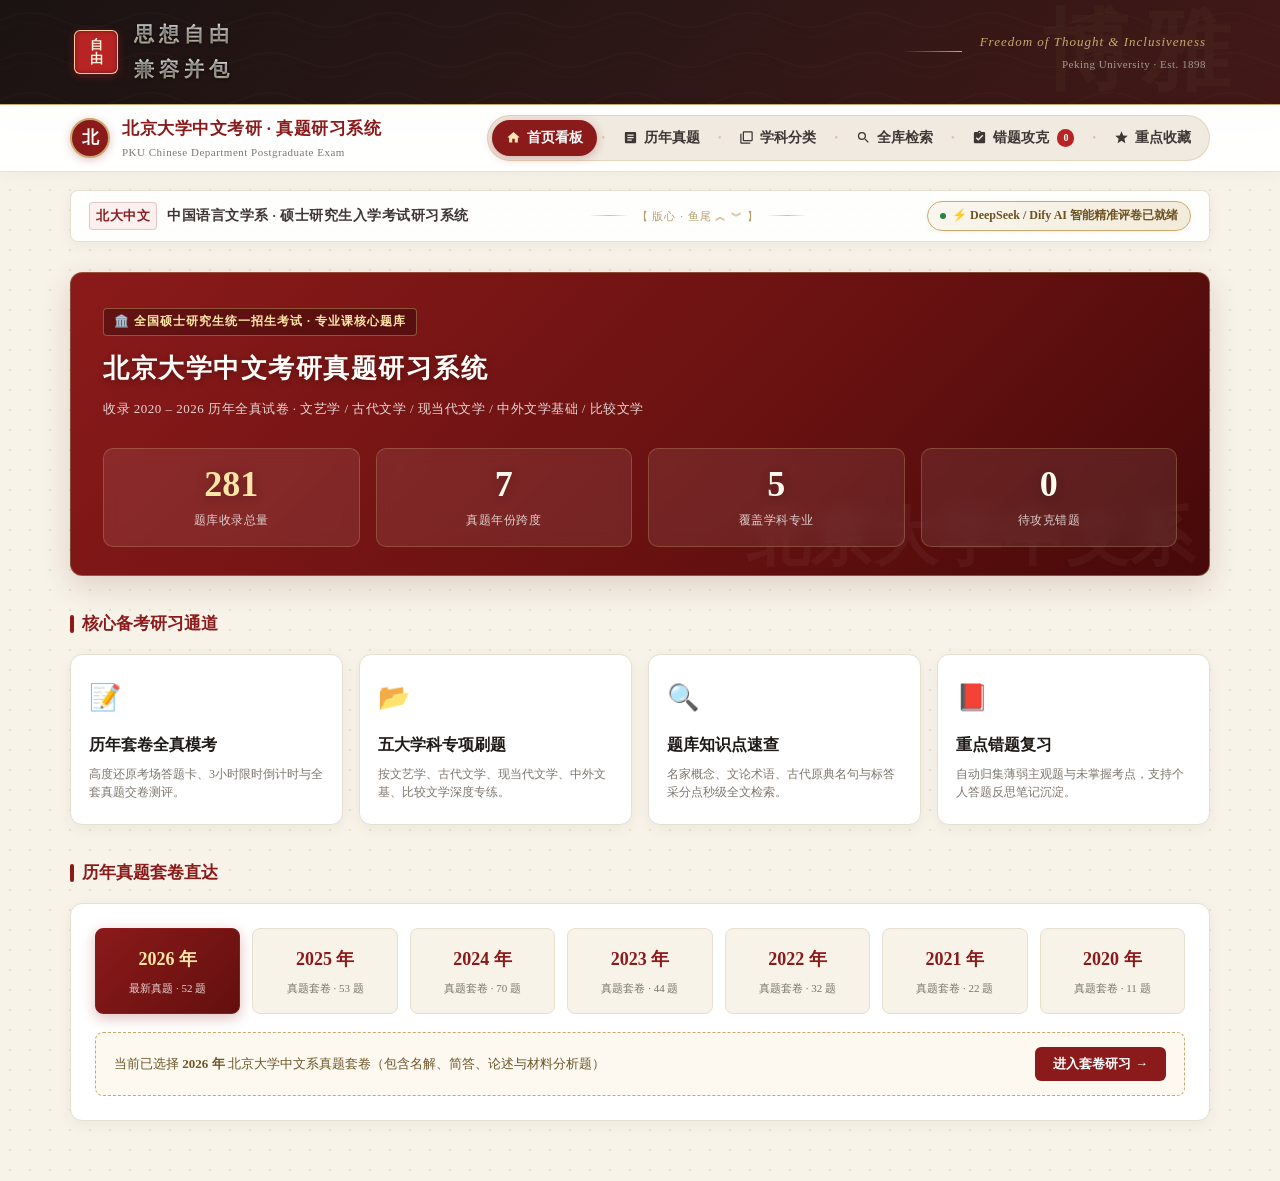
==== preview.html @ b5a23d63 "更新了真题数据" ====
<!doctype html>
<html lang="zh-CN">
  <head>
    <meta charset="UTF-8" />
    <meta name="viewport" content="width=device-width, initial-scale=1.0" />
    <title>北京大学中文考研真题研习系统 · PKU Literature Exam</title>
    <style>
      /* ============================================================
     *  0. 东方美学色彩与排版系统 (Peking Red & Rice Paper Aesthetic)
     * ============================================================ */
      :root {
        --pku-red: #8b1a1a; /* 标志性北大红 */
        --pku-red-dark: #630f0f; /* 赭红印泥色 */
        --pku-red-light: #faf0f0; /* 绯水轻云 */
        --pku-gold: #c9a96e; /* 描金勾边 */
        --pku-gold-dark: #9f7e41; /* 古铜暗金 */
        --pku-gold-light: #fdf9f0; /* 金粉流光 */
        --bg-paper: #f7f3e9; /* 暖宣米白底色 */
        --card-bg: #ffffff; /* 宣纸纯白 */
        --ink-black: #1e1a18; /* 浓墨焦黑 */
        --ink-charcoal: #3d3633; /* 宿墨灰黑 */
        --ink-muted: #7e766f; /* 淡墨次阶 */
        --border-line: #e7dfcf; /* 竹帘淡纹 */
        --seal-red: #b82424; /* 朱砂红印 */
        --shadow-soft: 0 4px 16px rgba(60, 20, 20, 0.05);
        --shadow-hover: 0 12px 32px rgba(139, 26, 26, 0.12);
        --radius: 12px;
      }

      * {
        box-sizing: border-box;
        margin: 0;
        padding: 0;
      }

      body {
        font-family:
          -apple-system, BlinkMacSystemFont, "PingFang SC", "Noto Serif SC",
          "STKaiti", "KaiTi", "Songti SC", "SimSun", serif;
        background-color: var(--bg-paper);
        color: var(--ink-black);
        line-height: 1.65;
        background-image:
          radial-gradient(var(--border-line) 0.75px, transparent 0.75px),
          linear-gradient(
            to bottom,
            rgba(247, 243, 233, 0.8),
            rgba(247, 243, 233, 0.98)
          );
        background-size:
          20px 20px,
          100% 100%;
        min-height: 100vh;
        -webkit-font-smoothing: antialiased;
      }

      /* ============================================================
     *  【重点改造 1】：顶部校训画卷（左文右饰 · 水墨意境）
     * ============================================================ */
      .motto-scroll-header {
        background: linear-gradient(
          135deg,
          #1a1312 0%,
          #2a1716 45%,
          #421817 100%
        );
        color: #fffdf9;
        position: relative;
        overflow: hidden;
        border-bottom: 1.5px solid var(--pku-gold);
        box-shadow: 0 4px 20px rgba(0, 0, 0, 0.25);
      }

      /* 未名湖抽象波纹与古籍经纬底纹 (SVG) */
      .motto-scroll-header::before {
        content: "";
        position: absolute;
        inset: 0;
        background-image: url("data:image/svg+xml,%3Csvg width='120' height='40' viewBox='0 0 120 40' xmlns='http://www.w3.org/2000/svg'%3E%3Cpath d='M0 20 Q 30 5, 60 20 T 120 20' fill='none' stroke='%23C9A96E' stroke-width='0.4' stroke-opacity='0.12'/%3E%3Cpath d='M0 30 Q 30 15, 60 30 T 120 30' fill='none' stroke='%23C9A96E' stroke-width='0.3' stroke-opacity='0.08'/%3E%3C/svg%3E");
        opacity: 0.8;
        pointer-events: none;
      }

      .motto-scroll-header::after {
        content: "博雅";
        position: absolute;
        right: 3%;
        top: 50%;
        transform: translateY(-50%);
        font-size: 88px;
        font-weight: 900;
        font-family: "STKaiti", "KaiTi", serif;
        color: rgba(201, 169, 110, 0.04);
        pointer-events: none;
        letter-spacing: 12px;
      }

      .motto-inner-wrap {
        max-width: 1180px;
        margin: 0 auto;
        padding: 18px 24px;
        display: flex;
        justify-content: space-between;
        align-items: center;
        position: relative;
        z-index: 2;
      }

      /* 左侧：对联式大号书法校训 + 朱印 */
      .motto-calligraphy-left {
        display: flex;
        align-items: center;
        gap: 16px;
      }

      .seal-stamp {
        width: 44px;
        height: 44px;
        background: var(--seal-red);
        border: 1.5px solid rgba(255, 235, 190, 0.85);
        border-radius: 6px;
        display: flex;
        flex-direction: column;
        align-items: center;
        justify-content: center;
        color: #fff6e0;
        font-size: 13px;
        font-weight: 900;
        line-height: 1.1;
        font-family: "STKaiti", "KaiTi", serif;
        box-shadow:
          inset 0 0 4px rgba(0, 0, 0, 0.4),
          0 2px 8px rgba(184, 36, 36, 0.4);
        flex-shrink: 0;
      }

      .motto-couplet-text {
        display: flex;
        flex-direction: column;
        gap: 2px;
      }

      .motto-couplet-text .line {
        font-family: "STKaiti", "KaiTi", "Noto Serif SC", serif;
        font-size: 20px;
        font-weight: 800;
        letter-spacing: 5px;
        color: #fffdf8;
        text-shadow: 0 1px 3px rgba(0, 0, 0, 0.6);
        background: linear-gradient(180deg, #ffffff 30%, #e8d3b0 100%);
        -webkit-background-clip: text;
        -webkit-text-fill-color: transparent;
      }

      /* 右侧：金箔分隔线与衬线英文 */
      .motto-western-right {
        display: flex;
        align-items: center;
        gap: 18px;
      }

      .motto-gold-line {
        width: 60px;
        height: 1px;
        background: linear-gradient(
          90deg,
          rgba(201, 169, 110, 0),
          var(--pku-gold)
        );
      }

      .motto-en-block {
        text-align: right;
      }

      .motto-en-title {
        font-family: "Georgia", "Cinzel", serif;
        font-style: italic;
        font-size: 13px;
        color: var(--pku-gold);
        letter-spacing: 1px;
        font-weight: 500;
      }

      .motto-en-sub {
        font-size: 11px;
        color: #a39b92;
        font-family: "Georgia", serif;
        margin-top: 2px;
        letter-spacing: 0.5px;
      }

      /* ============================================================
     *  【重点改造 2】：导航菜单（胶囊药丸式 · 灵动滑条）
     * ============================================================ */
      .main-navbar-container {
        position: sticky;
        top: 0;
        z-index: 100;
        background: rgba(255, 255, 255, 0.94);
        backdrop-filter: blur(12px);
        -webkit-backdrop-filter: blur(12px);
        border-bottom: 1px solid var(--border-line);
        box-shadow: 0 4px 16px rgba(80, 40, 20, 0.04);
      }

      .navbar-inner {
        max-width: 1180px;
        margin: 0 auto;
        padding: 0 20px;
        height: 66px;
        display: flex;
        align-items: center;
        justify-content: space-between;
        gap: 16px;
      }

      .brand-logo-unit {
        display: flex;
        align-items: center;
        gap: 12px;
        text-decoration: none;
        cursor: pointer;
      }

      .brand-circle-seal {
        width: 40px;
        height: 40px;
        border-radius: 50%;
        background: var(--pku-red);
        border: 2px solid var(--pku-gold);
        color: #fffdf8;
        display: flex;
        align-items: center;
        justify-content: center;
        font-family: "STKaiti", "KaiTi", serif;
        font-size: 17px;
        font-weight: 900;
        box-shadow: 0 2px 8px rgba(139, 26, 26, 0.25);
        flex-shrink: 0;
      }

      .brand-titles {
        display: flex;
        flex-direction: column;
      }

      .brand-main-text {
        font-size: 17px;
        font-weight: 800;
        color: var(--pku-red);
        font-family: "Noto Serif SC", "STSong", serif;
        letter-spacing: 0.5px;
      }

      .brand-sub-text {
        font-size: 11px;
        color: var(--ink-muted);
        letter-spacing: 0.5px;
      }

      /* 胶囊导航栏核心 */
      .capsule-nav-menu {
        display: flex;
        align-items: center;
        background: #f0eae1;
        padding: 4px;
        border-radius: 30px;
        border: 1px solid rgba(201, 169, 110, 0.35);
        gap: 2px;
      }

      .nav-pill {
        display: inline-flex;
        align-items: center;
        gap: 6px;
        padding: 7px 14px;
        border-radius: 20px;
        font-size: 13.5px;
        font-weight: 600;
        color: var(--ink-charcoal);
        text-decoration: none;
        transition: all 0.25s cubic-bezier(0.25, 0.8, 0.25, 1);
        cursor: pointer;
        position: relative;
        user-select: none;
        white-space: nowrap;
      }

      .nav-pill svg {
        width: 15px;
        height: 15px;
        fill: currentColor;
        transition: transform 0.25s ease;
      }

      .nav-pill:hover {
        color: var(--pku-red);
        background: rgba(255, 255, 255, 0.6);
      }

      .nav-pill:hover svg {
        transform: scale(1.15);
      }

      .nav-pill.active {
        background: var(--pku-red);
        color: #ffffff;
        box-shadow: 0 2px 10px rgba(139, 26, 26, 0.3);
      }

      .nav-pill.active svg {
        fill: #ffe8b2;
      }

      /* 分隔点 */
      .nav-dot-divider {
        color: var(--pku-gold);
        font-size: 10px;
        opacity: 0.6;
        padding: 0 2px;
        user-select: none;
      }

      .nav-badge-bubble {
        background: var(--seal-red);
        color: #ffffff;
        font-size: 10px;
        padding: 1px 6px;
        border-radius: 10px;
        margin-left: 2px;
        font-family: "Georgia", serif;
      }

      /* 移动端汉堡按钮 */
      .nav-mobile-toggle {
        display: none;
        background: none;
        border: none;
        font-size: 24px;
        color: var(--pku-red);
        cursor: pointer;
        padding: 4px;
      }

      /* ============================================================
     *  【重点改造 3】：院系信息与 AI 平台软隔断（双翼对称 · 鱼尾印花）
     * ============================================================ */
      .sub-ribbon-bar {
        max-width: 1180px;
        margin: 18px auto 0;
        padding: 0 20px;
      }

      .sub-ribbon-card {
        background: rgba(255, 255, 255, 0.85);
        border: 1px solid var(--border-line);
        border-radius: 8px;
        padding: 10px 18px;
        display: flex;
        align-items: center;
        justify-content: space-between;
        backdrop-filter: blur(4px);
        box-shadow: var(--shadow-soft);
        position: relative;
      }

      .sub-left-dept {
        display: flex;
        align-items: center;
        gap: 10px;
      }

      .dept-emblem-mini {
        font-size: 13px;
        color: var(--pku-red);
        font-weight: 800;
        background: var(--pku-red-light);
        border: 1px solid rgba(139, 26, 26, 0.2);
        padding: 2px 6px;
        border-radius: 4px;
        letter-spacing: 0.5px;
      }

      .dept-title-text {
        font-size: 13.5px;
        font-weight: 700;
        color: var(--ink-charcoal);
        letter-spacing: 0.5px;
      }

      /* 古籍“鱼尾纹”中轴装饰 */
      .ancient-book-fishtail {
        display: flex;
        align-items: center;
        gap: 8px;
        color: var(--pku-gold-dark);
        font-size: 11px;
        letter-spacing: 1px;
        opacity: 0.75;
      }

      .ancient-book-fishtail::before,
      .ancient-book-fishtail::after {
        content: "";
        width: 40px;
        height: 1px;
        background: linear-gradient(
          90deg,
          transparent,
          var(--pku-gold),
          transparent
        );
      }

      .sub-right-ai {
        display: flex;
        align-items: center;
        gap: 8px;
      }

      .ai-chip-badge {
        background: linear-gradient(135deg, #faf7f0, #f3ebd9);
        border: 1px solid var(--pku-gold);
        color: #6d5224;
        padding: 4px 12px;
        border-radius: 20px;
        font-size: 12px;
        font-weight: 700;
        display: inline-flex;
        align-items: center;
        gap: 6px;
        box-shadow: 0 1px 4px rgba(201, 169, 110, 0.15);
      }

      .pulse-dot {
        width: 6px;
        height: 6px;
        background: #278248;
        border-radius: 50%;
        box-shadow: 0 0 0 rgba(39, 130, 72, 0.4);
        animation: pulse 1.8s infinite;
      }

      @keyframes pulse {
        0% {
          box-shadow: 0 0 0 0 rgba(39, 130, 72, 0.7);
        }
        70% {
          box-shadow: 0 0 0 6px rgba(39, 130, 72, 0);
        }
        100% {
          box-shadow: 0 0 0 0 rgba(39, 130, 72, 0);
        }
      }

      /* ============================================================
     *  【保持原有典雅风格】：数据看板 Hero & 功能入口 & 年份导航
     * ============================================================ */
      .container {
        max-width: 1180px;
        margin: 0 auto;
        padding: 16px 20px 60px;
      }

      /* Hero 看板 */
      .hero-banner {
        background: linear-gradient(
          135deg,
          #8b1a1a 0%,
          #681111 60%,
          #460909 100%
        );
        color: #ffffff;
        border-radius: var(--radius);
        padding: 34px 32px 28px;
        margin-top: 14px;
        position: relative;
        overflow: hidden;
        box-shadow: 0 10px 30px rgba(100, 16, 16, 0.16);
        border: 1px solid rgba(201, 169, 110, 0.4);
      }

      .hero-banner::before {
        content: "北京大学中文系";
        position: absolute;
        right: 15px;
        bottom: -15px;
        font-size: 64px;
        font-weight: 900;
        color: rgba(255, 255, 255, 0.04);
        font-family: "STKaiti", "KaiTi", serif;
        pointer-events: none;
      }

      .hero-tagline {
        display: inline-block;
        font-size: 12px;
        font-weight: 700;
        color: #ffe6a8;
        background: rgba(0, 0, 0, 0.28);
        border: 1px solid rgba(201, 169, 110, 0.45);
        padding: 3px 10px;
        border-radius: 4px;
        margin-bottom: 12px;
        letter-spacing: 1px;
      }

      .hero-title {
        font-size: 26px;
        font-weight: 900;
        letter-spacing: 1.5px;
        font-family: "Noto Serif SC", "STSong", serif;
        color: #fffdf9;
        text-shadow: 0 2px 6px rgba(0, 0, 0, 0.3);
      }

      .hero-desc {
        margin-top: 8px;
        font-size: 13px;
        color: #e8d3d3;
        letter-spacing: 0.5px;
      }

      /* 4大精准数据指标栏 (数字加粗放大 + 衬线体) */
      .hero-stats-grid {
        display: grid;
        grid-template-columns: repeat(4, 1fr);
        gap: 16px;
        margin-top: 28px;
        position: relative;
        z-index: 2;
      }

      .stat-card {
        background: rgba(255, 255, 255, 0.08);
        border: 1px solid rgba(201, 169, 110, 0.3);
        backdrop-filter: blur(8px);
        border-radius: 10px;
        padding: 16px 12px;
        text-align: center;
        transition: all 0.25s ease;
      }

      .stat-card:hover {
        background: rgba(255, 255, 255, 0.15);
        border-color: var(--pku-gold);
        transform: translateY(-3px);
      }

      .stat-number {
        font-family: "Georgia", "Cinzel", "STSong", serif;
        font-size: 36px;
        font-weight: 900;
        line-height: 1.1;
        color: #fffaee;
        text-shadow: 0 2px 10px rgba(0, 0, 0, 0.25);
      }

      .stat-card:nth-child(1) .stat-number {
        color: #ffe6a8;
      } /* 题库总量 281 耀金 */

      .stat-label {
        font-size: 12px;
        color: #e0cece;
        margin-top: 6px;
        letter-spacing: 0.5px;
      }

      /* 核心备考研习通道（四大入口） */
      .section-title {
        font-size: 17px;
        font-weight: 800;
        color: var(--pku-red);
        margin: 34px 0 16px;
        display: flex;
        align-items: center;
        gap: 8px;
        font-family: "Noto Serif SC", "STSong", serif;
      }

      .section-title::before {
        content: "";
        width: 4px;
        height: 18px;
        background: var(--pku-red);
        border-radius: 2px;
      }

      .portals-grid {
        display: grid;
        grid-template-columns: repeat(4, 1fr);
        gap: 16px;
      }

      .portal-card {
        background: var(--card-bg);
        border: 1px solid var(--border-line);
        border-radius: var(--radius);
        padding: 22px 18px;
        cursor: pointer;
        box-shadow: var(--shadow-soft);
        transition: all 0.28s cubic-bezier(0.25, 0.8, 0.25, 1);
        display: flex;
        flex-direction: column;
        justify-content: space-between;
        position: relative;
        overflow: hidden;
      }

      .portal-card::after {
        content: "";
        position: absolute;
        top: 0;
        left: 0;
        width: 100%;
        height: 3px;
        background: linear-gradient(90deg, var(--pku-red), var(--pku-gold));
        opacity: 0;
        transition: opacity 0.25s ease;
      }

      .portal-card:hover {
        transform: translateY(-5px);
        box-shadow: var(--shadow-hover);
        border-color: var(--pku-gold);
      }

      .portal-card:hover::after {
        opacity: 1;
      }

      .portal-icon {
        font-size: 26px;
        margin-bottom: 12px;
      }
      .portal-name {
        font-size: 16px;
        font-weight: 800;
        color: var(--ink-black);
        margin-bottom: 6px;
      }
      .portal-card:hover .portal-name {
        color: var(--pku-red);
      }
      .portal-desc {
        font-size: 12px;
        color: var(--ink-muted);
        line-height: 1.55;
      }

      /* 历年真题套卷直达（7 个年份按钮，2026 默认高亮） */
      .year-nav-wrap {
        background: var(--card-bg);
        border: 1px solid var(--border-line);
        border-radius: var(--radius);
        padding: 24px;
        box-shadow: var(--shadow-soft);
      }

      .year-grid {
        display: grid;
        grid-template-columns: repeat(7, 1fr);
        gap: 12px;
      }

      .year-btn {
        background: var(--bg-paper);
        border: 1px solid var(--border-line);
        border-radius: 8px;
        padding: 16px 8px;
        text-align: center;
        cursor: pointer;
        transition: all 0.2s ease;
        display: flex;
        flex-direction: column;
        align-items: center;
        gap: 4px;
        user-select: none;
      }

      .year-btn:hover {
        border-color: var(--pku-red);
        background: #fff9f9;
        transform: translateY(-2px);
      }

      .year-btn.active {
        background: linear-gradient(
          135deg,
          var(--pku-red) 0%,
          var(--pku-red-dark) 100%
        );
        border-color: var(--pku-red);
        color: #ffffff;
        box-shadow: 0 4px 14px rgba(139, 26, 26, 0.28);
      }

      .year-title {
        font-family: "Georgia", "STSong", serif;
        font-size: 18px;
        font-weight: 800;
        color: var(--pku-red);
      }

      .year-btn.active .year-title {
        color: #ffe6a8;
      }
      .year-badge {
        font-size: 11px;
        color: var(--ink-muted);
      }
      .year-btn.active .year-badge {
        color: #e8d3d3;
      }

      .year-preview-box {
        margin-top: 18px;
        padding: 14px 18px;
        background: var(--pku-gold-light);
        border: 1px dashed var(--pku-gold);
        border-radius: 8px;
        font-size: 13px;
        color: #6c5528;
        display: flex;
        justify-content: space-between;
        align-items: center;
        flex-wrap: wrap;
        gap: 10px;
      }

      .btn-start-exam {
        background: var(--pku-red);
        color: #ffffff;
        border: none;
        padding: 8px 18px;
        border-radius: 6px;
        font-size: 13px;
        font-weight: 700;
        cursor: pointer;
        transition: background 0.2s;
      }

      .btn-start-exam:hover {
        background: var(--pku-red-dark);
      }

      /* ============================================================
     *  响应式适配 (Mobile Optimization)
     * ============================================================ */
      @media (max-width: 960px) {
        .hero-stats-grid {
          grid-template-columns: repeat(2, 1fr);
        }
        .portals-grid {
          grid-template-columns: repeat(2, 1fr);
        }
        .year-grid {
          grid-template-columns: repeat(4, 1fr);
        }
      }

      @media (max-width: 768px) {
        .motto-inner-wrap {
          flex-direction: column;
          align-items: flex-start;
          gap: 10px;
        }
        .motto-western-right {
          width: 100%;
          justify-content: space-between;
        }
        .motto-gold-line {
          flex: 1;
        }
        .sub-ribbon-card {
          flex-direction: column;
          align-items: flex-start;
          gap: 10px;
        }
        .ancient-book-fishtail {
          display: none;
        }
        .nav-mobile-toggle {
          display: block;
        }
        .capsule-nav-menu {
          position: fixed;
          top: 66px;
          right: 0;
          flex-direction: column;
          width: 220px;
          height: calc(100vh - 66px);
          background: rgba(255, 255, 255, 0.98);
          border-radius: 0;
          padding: 16px 12px;
          box-shadow: -4px 0 20px rgba(0, 0, 0, 0.15);
          transform: translateX(100%);
          transition: transform 0.25s ease;
          z-index: 99;
        }
        .capsule-nav-menu.open {
          transform: translateX(0);
        }
        .nav-pill {
          width: 100%;
          border-radius: 8px;
          justify-content: flex-start;
        }
        .nav-dot-divider {
          display: none;
        }
        .portals-grid {
          grid-template-columns: 1fr;
        }
        .year-grid {
          grid-template-columns: repeat(2, 1fr);
        }
      }
    </style>
  </head>
  <body>
    <!-- ============================================================
       【改造点 1】：顶部校训画卷（思想自由 · 兼容并包）
       ============================================================ -->
    <div class="motto-scroll-header">
      <div class="motto-inner-wrap">
        <!-- 左文：双行大号楷体 + 朱砂印章 -->
        <div class="motto-calligraphy-left">
          <div class="seal-stamp">
            <span>自</span>
            <span>由</span>
          </div>
          <div class="motto-couplet-text">
            <div class="line">思想自由</div>
            <div class="line">兼容并包</div>
          </div>
        </div>

        <!-- 右饰：金箔渐变细线 + 纤细英文字体 -->
        <div class="motto-western-right">
          <div class="motto-gold-line"></div>
          <div class="motto-en-block">
            <div class="motto-en-title">
              Freedom of Thought &amp; Inclusiveness
            </div>
            <div class="motto-en-sub">Peking University · Est. 1898</div>
          </div>
        </div>
      </div>
    </div>

    <!-- ============================================================
       【改造点 2】：横向胶囊导航栏（带专属极简线性 SVG 图标）
       ============================================================ -->
    <header class="main-navbar-container">
      <div class="navbar-inner">
        <!-- 品牌标识与校徽 -->
        <div
          class="brand-logo-unit"
          onclick="switchNav(document.querySelector('.nav-pill'))"
        >
          <div class="brand-circle-seal">北</div>
          <div class="brand-titles">
            <div class="brand-main-text">北京大学中文考研 · 真题研习系统</div>
            <div class="brand-sub-text">
              PKU Chinese Department Postgraduate Exam
            </div>
          </div>
        </div>

        <!-- 汉堡按钮 (移动端) -->
        <button
          class="nav-mobile-toggle"
          id="mobile-nav-btn"
          aria-label="切换导航菜单"
        >
          ☰
        </button>

        <!-- 胶囊导航选项卡 -->
        <nav class="capsule-nav-menu" id="nav-menu">
          <a class="nav-pill active" onclick="switchNav(this)">
            <svg viewBox="0 0 24 24">
              <path d="M10 20v-6h4v6h5v-8h3L12 3 2 12h3v8z" />
            </svg>
            <span>首页看板</span>
          </a>
          <span class="nav-dot-divider">•</span>

          <a class="nav-pill" onclick="switchNav(this)">
            <svg viewBox="0 0 24 24">
              <path
                d="M19 3H5c-1.1 0-2 .9-2 2v14c0 1.1.9 2 2 2h14c1.1 0 2-.9 2-2V5c0-1.1-.9-2-2-2zm-5 14H7v-2h7v2zm3-4H7v-2h10v2zm0-4H7V7h10v2z"
              />
            </svg>
            <span>历年真题</span>
          </a>
          <span class="nav-dot-divider">•</span>

          <a class="nav-pill" onclick="switchNav(this)">
            <svg viewBox="0 0 24 24">
              <path
                d="M4 6H2v14c0 1.1.9 2 2 2h14v-2H4V6zm16-4H8c-1.1 0-2 .9-2 2v12c0 1.1.9 2 2 2h12c1.1 0 2-.9 2-2V4c0-1.1-.9-2-2-2zm0 14H8V4h12v12z"
              />
            </svg>
            <span>学科分类</span>
          </a>
          <span class="nav-dot-divider">•</span>

          <a class="nav-pill" onclick="switchNav(this)">
            <svg viewBox="0 0 24 24">
              <path
                d="M15.5 14h-.79l-.28-.27A6.471 6.471 0 0 0 16 9.5 6.5 6.5 0 1 0 9.5 16c1.61 0 3.09-.59 4.23-1.57l.27.28v.79l5 4.99L20.49 19l-4.99-5zm-6 0C7.01 14 5 11.99 5 9.5S7.01 5 9.5 5 14 7.01 14 9.5 11.99 14 9.5 14z"
              />
            </svg>
            <span>全库检索</span>
          </a>
          <span class="nav-dot-divider">•</span>

          <a class="nav-pill" onclick="switchNav(this)">
            <svg viewBox="0 0 24 24">
              <path
                d="M19 3h-4.18C14.4 1.84 13.3 1 12 1c-1.3 0-2.4.84-2.82 2H5c-1.1 0-2 .9-2 2v14c0 1.1.9 2 2 2h14c1.1 0 2-.9 2-2V5c0-1.1-.9-2-2-2zm-7 0c.55 0 1 .45 1 1s-.45 1-1 1-1-.45-1-1 .45-1 1-1zm-2 14l-4-4 1.41-1.41L10 14.17l6.59-6.59L18 9l-8 8z"
              />
            </svg>
            <span>错题攻克</span>
            <span class="nav-badge-bubble">0</span>
          </a>
          <span class="nav-dot-divider">•</span>

          <a class="nav-pill" onclick="switchNav(this)">
            <svg viewBox="0 0 24 24">
              <path
                d="M12 17.27L18.18 21l-1.64-7.03L22 9.24l-7.19-.61L12 2 9.19 8.63 2 9.24l5.46 4.73L5.82 21z"
              />
            </svg>
            <span>重点收藏</span>
          </a>
        </nav>
      </div>
    </header>

    <!-- ============================================================
       【改造点 3】：院系与 AI 平台软隔断（双翼对称 · 鱼尾印花）
       ============================================================ -->
    <div class="sub-ribbon-bar">
      <div class="sub-ribbon-card">
        <!-- 左翼：院系属性 -->
        <div class="sub-left-dept">
          <span class="dept-emblem-mini">北大中文</span>
          <span class="dept-title-text"
            >中国语言文学系 · 硕士研究生入学考试研习系统</span
          >
        </div>

        <!-- 中轴：古籍鱼尾装帧符号 -->
        <div class="ancient-book-fishtail">
          <span>【 版心 · 鱼尾 ︽ ︾ 】</span>
        </div>

        <!-- 右翼：AI 智能判卷状态芯片 -->
        <div class="sub-right-ai">
          <div class="ai-chip-badge">
            <span class="pulse-dot"></span>
            <span>⚡ DeepSeek / Dify AI 智能精准评卷已就绪</span>
          </div>
        </div>
      </div>
    </div>

    <!-- ============================================================
       【主体部分】：保持原有经典高保真数据看板、入口与年份
       ============================================================ -->
    <main class="container">
      <!-- 华美 Hero 看板与精准核心数据 (281 / 7 / 5 / 0) -->
      <section class="hero-banner">
        <div class="hero-header">
          <div class="hero-tagline">
            🏛️ 全国硕士研究生统一招生考试 · 专业课核心题库
          </div>
          <h2 class="hero-title">北京大学中文考研真题研习系统</h2>
          <p class="hero-desc">
            收录 2020 – 2026 历年全真试卷 · 文艺学 / 古代文学 / 现当代文学 /
            中外文学基础 / 比较文学
          </p>
        </div>

        <div class="hero-stats-grid">
          <div class="stat-card">
            <div class="stat-number">281</div>
            <div class="stat-label">题库收录总量</div>
          </div>
          <div class="stat-card">
            <div class="stat-number">7</div>
            <div class="stat-label">真题年份跨度</div>
          </div>
          <div class="stat-card">
            <div class="stat-number">5</div>
            <div class="stat-label">覆盖学科专业</div>
          </div>
          <div class="stat-card">
            <div class="stat-number">0</div>
            <div class="stat-label">待攻克错题</div>
          </div>
        </div>
      </section>

      <!-- 四大核心功能入口 -->
      <h3 class="section-title">核心备考研习通道</h3>
      <div class="portals-grid">
        <div class="portal-card" onclick="alert('进入：历年套卷全真模考')">
          <div>
            <div class="portal-icon">📝</div>
            <div class="portal-name">历年套卷全真模考</div>
            <div class="portal-desc">
              高度还原考场答题卡、3小时限时倒计时与全套真题交卷测评。
            </div>
          </div>
        </div>

        <div class="portal-card" onclick="alert('进入：五大学科专项刷题')">
          <div>
            <div class="portal-icon">📂</div>
            <div class="portal-name">五大学科专项刷题</div>
            <div class="portal-desc">
              按文艺学、古代文学、现当代文学、中外文基、比较文学深度专练。
            </div>
          </div>
        </div>

        <div class="portal-card" onclick="alert('进入：题库知识点速查')">
          <div>
            <div class="portal-icon">🔍</div>
            <div class="portal-name">题库知识点速查</div>
            <div class="portal-desc">
              名家概念、文论术语、古代原典名句与标答采分点秒级全文检索。
            </div>
          </div>
        </div>

        <div class="portal-card" onclick="alert('进入：重点错题复习')">
          <div>
            <div class="portal-icon">📕</div>
            <div class="portal-name">重点错题复习</div>
            <div class="portal-desc">
              自动归集薄弱主观题与未掌握考点，支持个人答题反思笔记沉淀。
            </div>
          </div>
        </div>
      </div>

      <!-- 历年真题套卷直达 (7 个年份，2026 默认高亮) -->
      <h3 class="section-title">历年真题套卷直达</h3>
      <div class="year-nav-wrap">
        <div class="year-grid" id="year-grid-container">
          <div
            class="year-btn active"
            data-year="2026"
            onclick="selectYear(this, 2026)"
          >
            <div class="year-title">2026 年</div>
            <div class="year-badge">最新真题 · 52 题</div>
          </div>
          <div
            class="year-btn"
            data-year="2025"
            onclick="selectYear(this, 2025)"
          >
            <div class="year-title">2025 年</div>
            <div class="year-badge">真题套卷 · 53 题</div>
          </div>
          <div
            class="year-btn"
            data-year="2024"
            onclick="selectYear(this, 2024)"
          >
            <div class="year-title">2024 年</div>
            <div class="year-badge">真题套卷 · 70 题</div>
          </div>
          <div
            class="year-btn"
            data-year="2023"
            onclick="selectYear(this, 2023)"
          >
            <div class="year-title">2023 年</div>
            <div class="year-badge">真题套卷 · 44 题</div>
          </div>
          <div
            class="year-btn"
            data-year="2022"
            onclick="selectYear(this, 2022)"
          >
            <div class="year-title">2022 年</div>
            <div class="year-badge">真题套卷 · 32 题</div>
          </div>
          <div
            class="year-btn"
            data-year="2021"
            onclick="selectYear(this, 2021)"
          >
            <div class="year-title">2021 年</div>
            <div class="year-badge">真题套卷 · 22 题</div>
          </div>
          <div
            class="year-btn"
            data-year="2020"
            onclick="selectYear(this, 2020)"
          >
            <div class="year-title">2020 年</div>
            <div class="year-badge">真题套卷 · 11 题</div>
          </div>
        </div>

        <!-- 年份即时反馈信息栏 -->
        <div class="year-preview-box" id="year-preview-box">
          <span id="preview-text"
            >当前已选择
            <b>2026 年</b>
            北京大学中文系真题套卷（包含名解、简答、论述与材料分析题）</span
          >
          <button class="btn-start-exam" onclick="alert('进入选定套卷！')">
            进入套卷研习 →
          </button>
        </div>
      </div>
    </main>

    <!-- 交互脚本 -->
    <script>
      // 胶囊导航切换
      function switchNav(el) {
        document
          .querySelectorAll(".nav-pill")
          .forEach((a) => a.classList.remove("active"));
        el.classList.add("active");
        const menu = document.getElementById("nav-menu");
        if (menu) menu.classList.remove("open");
      }

      // 移动端菜单折叠
      const mobileBtn = document.getElementById("mobile-nav-btn");
      if (mobileBtn) {
        mobileBtn.addEventListener("click", () => {
          document.getElementById("nav-menu").classList.toggle("open");
        });
      }

      // 年份按钮选中切换
      function selectYear(el, year) {
        document
          .querySelectorAll(".year-btn")
          .forEach((btn) => btn.classList.remove("active"));
        el.classList.add("active");

        const previewText = document.getElementById("preview-text");
        if (previewText) {
          previewText.innerHTML = `当前已选择 <b>${year} 年</b> 北京大学中文系真题套卷（包含名解、简答、论述与材料分析题）`;
        }
      }
    </script>
  </body>
</html>
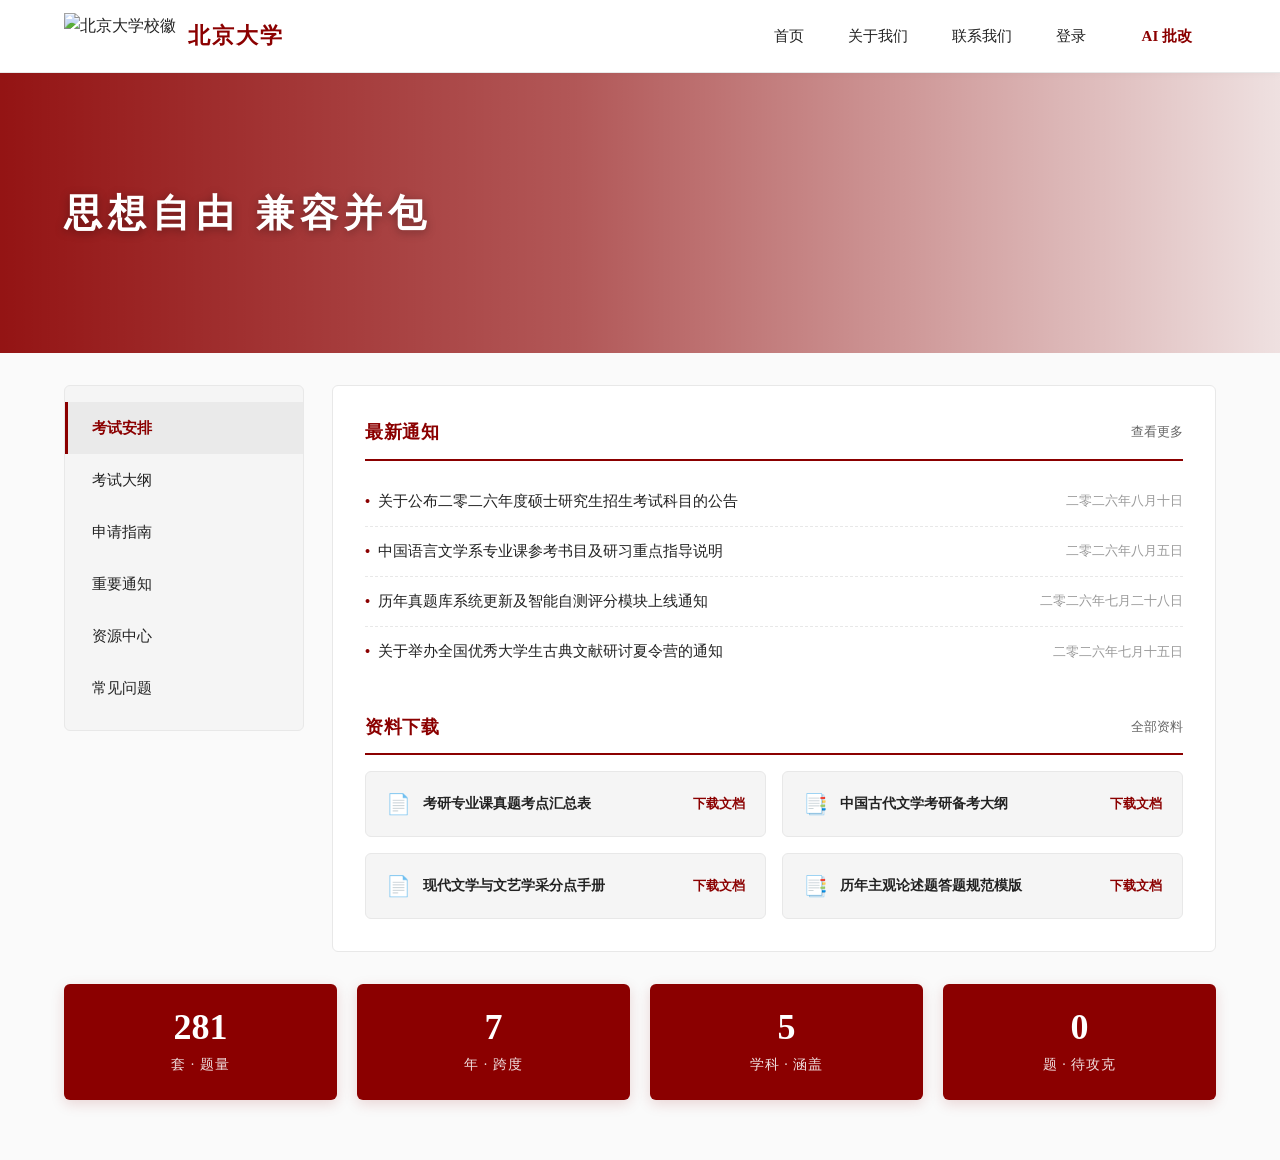
==== commit ad37ffb3: "更新了网页布局" ====
--- a/preview.html
+++ b/preview.html
@@ -3,28 +3,19 @@
   <head>
     <meta charset="UTF-8" />
     <meta name="viewport" content="width=device-width, initial-scale=1.0" />
-    <title>北京大学中文考研真题研习系统 · PKU Literature Exam</title>
+    <title>北京大学中文考研真题研习系统</title>
     <style>
-      /* ============================================================
-     *  0. 东方美学色彩与排版系统 (Peking Red & Rice Paper Aesthetic)
-     * ============================================================ */
+      /* ========== 全局样式与设计规范 ========== */
       :root {
-        --pku-red: #8b1a1a; /* 标志性北大红 */
-        --pku-red-dark: #630f0f; /* 赭红印泥色 */
-        --pku-red-light: #faf0f0; /* 绯水轻云 */
-        --pku-gold: #c9a96e; /* 描金勾边 */
-        --pku-gold-dark: #9f7e41; /* 古铜暗金 */
-        --pku-gold-light: #fdf9f0; /* 金粉流光 */
-        --bg-paper: #f7f3e9; /* 暖宣米白底色 */
-        --card-bg: #ffffff; /* 宣纸纯白 */
-        --ink-black: #1e1a18; /* 浓墨焦黑 */
-        --ink-charcoal: #3d3633; /* 宿墨灰黑 */
-        --ink-muted: #7e766f; /* 淡墨次阶 */
-        --border-line: #e7dfcf; /* 竹帘淡纹 */
-        --seal-red: #b82424; /* 朱砂红印 */
-        --shadow-soft: 0 4px 16px rgba(60, 20, 20, 0.05);
-        --shadow-hover: 0 12px 32px rgba(139, 26, 26, 0.12);
-        --radius: 12px;
+        --pku-red: #8b0000; /* 北大深红主色 */
+        --pku-red-hover: #700000; /* 悬停深红 */
+        --bg-white: #ffffff; /* 纯白 */
+        --bg-gray: #f5f5f5; /* 侧边栏浅灰 */
+        --text-dark: #222222; /* 正文深色 */
+        --text-gray: #666666; /* 次要文字 */
+        --text-light: #999999; /* 浅灰日期/注释 */
+        --border-color: #e8e8e8; /* 浅灰分割线 */
+        --radius: 6px; /* 统一圆角 */
       }
 
       * {
@@ -35,1130 +26,526 @@
 
       body {
         font-family:
-          -apple-system, BlinkMacSystemFont, "PingFang SC", "Noto Serif SC",
-          "STKaiti", "KaiTi", "Songti SC", "SimSun", serif;
-        background-color: var(--bg-paper);
-        color: var(--ink-black);
-        line-height: 1.65;
-        background-image:
-          radial-gradient(var(--border-line) 0.75px, transparent 0.75px),
-          linear-gradient(
-            to bottom,
-            rgba(247, 243, 233, 0.8),
-            rgba(247, 243, 233, 0.98)
-          );
-        background-size:
-          20px 20px,
-          100% 100%;
-        min-height: 100vh;
+          "PingFang SC", "Noto Serif SC", "STSong", "Songti SC", "SimSun",
+          "Microsoft YaHei", serif, sans-serif;
+        background-color: #fafafa;
+        color: var(--text-dark);
+        line-height: 1.6;
         -webkit-font-smoothing: antialiased;
       }
 
-      /* ============================================================
-     *  【重点改造 1】：顶部校训画卷（左文右饰 · 水墨意境）
-     * ============================================================ */
-      .motto-scroll-header {
-        background: linear-gradient(
-          135deg,
-          #1a1312 0%,
-          #2a1716 45%,
-          #421817 100%
-        );
-        color: #fffdf9;
-        position: relative;
-        overflow: hidden;
-        border-bottom: 1.5px solid var(--pku-gold);
-        box-shadow: 0 4px 20px rgba(0, 0, 0, 0.25);
-      }
-
-      /* 未名湖抽象波纹与古籍经纬底纹 (SVG) */
-      .motto-scroll-header::before {
-        content: "";
-        position: absolute;
-        inset: 0;
-        background-image: url("data:image/svg+xml,%3Csvg width='120' height='40' viewBox='0 0 120 40' xmlns='http://www.w3.org/2000/svg'%3E%3Cpath d='M0 20 Q 30 5, 60 20 T 120 20' fill='none' stroke='%23C9A96E' stroke-width='0.4' stroke-opacity='0.12'/%3E%3Cpath d='M0 30 Q 30 15, 60 30 T 120 30' fill='none' stroke='%23C9A96E' stroke-width='0.3' stroke-opacity='0.08'/%3E%3C/svg%3E");
-        opacity: 0.8;
-        pointer-events: none;
-      }
-
-      .motto-scroll-header::after {
-        content: "博雅";
-        position: absolute;
-        right: 3%;
-        top: 50%;
-        transform: translateY(-50%);
-        font-size: 88px;
-        font-weight: 900;
-        font-family: "STKaiti", "KaiTi", serif;
-        color: rgba(201, 169, 110, 0.04);
-        pointer-events: none;
-        letter-spacing: 12px;
-      }
-
-      .motto-inner-wrap {
-        max-width: 1180px;
-        margin: 0 auto;
-        padding: 18px 24px;
-        display: flex;
-        justify-content: space-between;
-        align-items: center;
-        position: relative;
-        z-index: 2;
-      }
-
-      /* 左侧：对联式大号书法校训 + 朱印 */
-      .motto-calligraphy-left {
-        display: flex;
-        align-items: center;
-        gap: 16px;
-      }
-
-      .seal-stamp {
-        width: 44px;
-        height: 44px;
-        background: var(--seal-red);
-        border: 1.5px solid rgba(255, 235, 190, 0.85);
-        border-radius: 6px;
-        display: flex;
-        flex-direction: column;
-        align-items: center;
-        justify-content: center;
-        color: #fff6e0;
-        font-size: 13px;
-        font-weight: 900;
-        line-height: 1.1;
-        font-family: "STKaiti", "KaiTi", serif;
-        box-shadow:
-          inset 0 0 4px rgba(0, 0, 0, 0.4),
-          0 2px 8px rgba(184, 36, 36, 0.4);
-        flex-shrink: 0;
-      }
-
-      .motto-couplet-text {
-        display: flex;
-        flex-direction: column;
-        gap: 2px;
-      }
-
-      .motto-couplet-text .line {
-        font-family: "STKaiti", "KaiTi", "Noto Serif SC", serif;
-        font-size: 20px;
-        font-weight: 800;
-        letter-spacing: 5px;
-        color: #fffdf8;
-        text-shadow: 0 1px 3px rgba(0, 0, 0, 0.6);
-        background: linear-gradient(180deg, #ffffff 30%, #e8d3b0 100%);
-        -webkit-background-clip: text;
-        -webkit-text-fill-color: transparent;
-      }
-
-      /* 右侧：金箔分隔线与衬线英文 */
-      .motto-western-right {
-        display: flex;
-        align-items: center;
-        gap: 18px;
-      }
-
-      .motto-gold-line {
-        width: 60px;
-        height: 1px;
-        background: linear-gradient(
-          90deg,
-          rgba(201, 169, 110, 0),
-          var(--pku-gold)
-        );
-      }
-
-      .motto-en-block {
-        text-align: right;
-      }
-
-      .motto-en-title {
-        font-family: "Georgia", "Cinzel", serif;
-        font-style: italic;
-        font-size: 13px;
-        color: var(--pku-gold);
-        letter-spacing: 1px;
-        font-weight: 500;
-      }
-
-      .motto-en-sub {
-        font-size: 11px;
-        color: #a39b92;
-        font-family: "Georgia", serif;
-        margin-top: 2px;
-        letter-spacing: 0.5px;
-      }
-
-      /* ============================================================
-     *  【重点改造 2】：导航菜单（胶囊药丸式 · 灵动滑条）
-     * ============================================================ */
-      .main-navbar-container {
+      a {
+        text-decoration: none;
+        color: inherit;
+        transition: all 0.2s ease;
+      }
+
+      /* ========== 1. 顶部导航栏 (Header) ========== */
+      .header {
+        background-color: var(--bg-white);
+        border-bottom: 1px solid var(--border-color);
         position: sticky;
         top: 0;
         z-index: 100;
-        background: rgba(255, 255, 255, 0.94);
-        backdrop-filter: blur(12px);
-        -webkit-backdrop-filter: blur(12px);
-        border-bottom: 1px solid var(--border-line);
-        box-shadow: 0 4px 16px rgba(80, 40, 20, 0.04);
-      }
-
-      .navbar-inner {
-        max-width: 1180px;
+        box-shadow: 0 2px 8px rgba(0, 0, 0, 0.03);
+      }
+
+      .header-inner {
+        max-width: 1200px;
         margin: 0 auto;
-        padding: 0 20px;
-        height: 66px;
-        display: flex;
-        align-items: center;
+        height: 72px;
+        padding: 0 24px;
+        display: flex;
         justify-content: space-between;
-        gap: 16px;
-      }
-
-      .brand-logo-unit {
+        align-items: center;
+      }
+
+      /* 左侧 Logo 组合 */
+      .brand-logo {
         display: flex;
         align-items: center;
         gap: 12px;
-        text-decoration: none;
-        cursor: pointer;
-      }
-
-      .brand-circle-seal {
-        width: 40px;
-        height: 40px;
-        border-radius: 50%;
-        background: var(--pku-red);
-        border: 2px solid var(--pku-gold);
-        color: #fffdf8;
-        display: flex;
-        align-items: center;
-        justify-content: center;
-        font-family: "STKaiti", "KaiTi", serif;
-        font-size: 17px;
+      }
+
+      .brand-logo img {
+        height: 46px;
+        width: auto;
+        object-fit: contain;
+        display: block;
+      }
+
+      .brand-title {
+        font-size: 22px;
         font-weight: 900;
-        box-shadow: 0 2px 8px rgba(139, 26, 26, 0.25);
-        flex-shrink: 0;
-      }
-
-      .brand-titles {
-        display: flex;
-        flex-direction: column;
-      }
-
-      .brand-main-text {
-        font-size: 17px;
-        font-weight: 800;
-        color: var(--pku-red);
-        font-family: "Noto Serif SC", "STSong", serif;
-        letter-spacing: 0.5px;
-      }
-
-      .brand-sub-text {
-        font-size: 11px;
-        color: var(--ink-muted);
-        letter-spacing: 0.5px;
-      }
-
-      /* 胶囊导航栏核心 */
-      .capsule-nav-menu {
-        display: flex;
-        align-items: center;
-        background: #f0eae1;
-        padding: 4px;
-        border-radius: 30px;
-        border: 1px solid rgba(201, 169, 110, 0.35);
-        gap: 2px;
-      }
-
-      .nav-pill {
-        display: inline-flex;
-        align-items: center;
-        gap: 6px;
-        padding: 7px 14px;
-        border-radius: 20px;
-        font-size: 13.5px;
-        font-weight: 600;
-        color: var(--ink-charcoal);
-        text-decoration: none;
-        transition: all 0.25s cubic-bezier(0.25, 0.8, 0.25, 1);
-        cursor: pointer;
+        color: var(--pku-red);
+        font-family: "STSong", "Songti SC", "SimSun", serif;
+        letter-spacing: 2px;
+      }
+
+      /* 右侧导航菜单 */
+      .nav-menu {
+        display: flex;
+        align-items: center;
+        gap: 20px;
+        list-style: none;
+      }
+
+      .nav-item a {
+        font-size: 15px;
+        font-weight: 500;
+        color: var(--text-dark);
+        padding: 8px 12px;
+      }
+
+      .nav-item a:hover {
+        color: var(--pku-red);
+      }
+
+      /* 重点要求：【AI 批改】纯深红文字，无底纹边框，左右加宽 padding */
+      .nav-item a.nav-ai-grade {
+        color: var(--pku-red) !important;
+        font-weight: 700;
+        padding: 8px 24px !important;
+        background: transparent !important;
+        border: none !important;
+        outline: none !important;
+        box-shadow: none !important;
+      }
+
+      .nav-item a.nav-ai-grade:hover {
+        color: var(--pku-red-hover) !important;
+        opacity: 0.85;
+      }
+
+      /* ========== 2. 顶部横幅区 (Banner) ========== */
+      .banner {
+        height: 280px;
         position: relative;
-        user-select: none;
-        white-space: nowrap;
-      }
-
-      .nav-pill svg {
-        width: 15px;
-        height: 15px;
-        fill: currentColor;
-        transition: transform 0.25s ease;
-      }
-
-      .nav-pill:hover {
-        color: var(--pku-red);
-        background: rgba(255, 255, 255, 0.6);
-      }
-
-      .nav-pill:hover svg {
-        transform: scale(1.15);
-      }
-
-      .nav-pill.active {
-        background: var(--pku-red);
-        color: #ffffff;
-        box-shadow: 0 2px 10px rgba(139, 26, 26, 0.3);
-      }
-
-      .nav-pill.active svg {
-        fill: #ffe8b2;
-      }
-
-      /* 分隔点 */
-      .nav-dot-divider {
-        color: var(--pku-gold);
-        font-size: 10px;
-        opacity: 0.6;
-        padding: 0 2px;
-        user-select: none;
-      }
-
-      .nav-badge-bubble {
-        background: var(--seal-red);
-        color: #ffffff;
-        font-size: 10px;
-        padding: 1px 6px;
-        border-radius: 10px;
-        margin-left: 2px;
-        font-family: "Georgia", serif;
-      }
-
-      /* 移动端汉堡按钮 */
-      .nav-mobile-toggle {
-        display: none;
-        background: none;
-        border: none;
-        font-size: 24px;
-        color: var(--pku-red);
-        cursor: pointer;
-        padding: 4px;
-      }
-
-      /* ============================================================
-     *  【重点改造 3】：院系信息与 AI 平台软隔断（双翼对称 · 鱼尾印花）
-     * ============================================================ */
-      .sub-ribbon-bar {
-        max-width: 1180px;
-        margin: 18px auto 0;
-        padding: 0 20px;
-      }
-
-      .sub-ribbon-card {
-        background: rgba(255, 255, 255, 0.85);
-        border: 1px solid var(--border-line);
-        border-radius: 8px;
-        padding: 10px 18px;
-        display: flex;
-        align-items: center;
-        justify-content: space-between;
-        backdrop-filter: blur(4px);
-        box-shadow: var(--shadow-soft);
-        position: relative;
-      }
-
-      .sub-left-dept {
-        display: flex;
-        align-items: center;
-        gap: 10px;
-      }
-
-      .dept-emblem-mini {
-        font-size: 13px;
-        color: var(--pku-red);
-        font-weight: 800;
-        background: var(--pku-red-light);
-        border: 1px solid rgba(139, 26, 26, 0.2);
-        padding: 2px 6px;
-        border-radius: 4px;
-        letter-spacing: 0.5px;
-      }
-
-      .dept-title-text {
-        font-size: 13.5px;
-        font-weight: 700;
-        color: var(--ink-charcoal);
-        letter-spacing: 0.5px;
-      }
-
-      /* 古籍“鱼尾纹”中轴装饰 */
-      .ancient-book-fishtail {
-        display: flex;
-        align-items: center;
-        gap: 8px;
-        color: var(--pku-gold-dark);
-        font-size: 11px;
-        letter-spacing: 1px;
-        opacity: 0.75;
-      }
-
-      .ancient-book-fishtail::before,
-      .ancient-book-fishtail::after {
-        content: "";
-        width: 40px;
-        height: 1px;
+        background-image: url("https://ts1.tc.mm.bing.net/th/id/OIP-C.zolgr3LWKb8S0rcfRpMnuwHaE7?w=193&h=135&c=8&rs=1&qlt=90&o=6&dpr=1.5&pid=ImgAns&rm=2");
+        background-size: cover;
+        background-position: center;
+        display: flex;
+        align-items: center;
+      }
+
+      /* 从左向右渐变的深红色半透明蒙版 */
+      .banner-overlay {
+        position: absolute;
+        inset: 0;
         background: linear-gradient(
           90deg,
-          transparent,
-          var(--pku-gold),
-          transparent
+          rgba(139, 0, 0, 0.92) 0%,
+          rgba(139, 0, 0, 0.65) 45%,
+          rgba(139, 0, 0, 0.1) 100%
         );
       }
 
-      .sub-right-ai {
+      .banner-content {
+        position: relative;
+        z-index: 2;
+        max-width: 1200px;
+        width: 100%;
+        margin: 0 auto;
+        padding: 0 24px;
+      }
+
+      .banner-motto {
+        font-size: 38px;
+        font-weight: 900;
+        color: #ffffff;
+        letter-spacing: 6px;
+        font-family: "STSong", "Songti SC", "SimSun", serif;
+        text-shadow: 0 2px 10px rgba(0, 0, 0, 0.35);
+      }
+
+      /* ========== 3. 主体内容区 (两栏布局) ========== */
+      .main-wrapper {
+        max-width: 1200px;
+        margin: 32px auto 0;
+        padding: 0 24px;
+        display: grid;
+        grid-template-columns: 240px 1fr;
+        gap: 28px;
+      }
+
+      /* 左侧边栏 (浅灰色背景) */
+      .sidebar {
+        background-color: var(--bg-gray);
+        border-radius: var(--radius);
+        border: 1px solid var(--border-color);
+        padding: 16px 0;
+        height: fit-content;
+      }
+
+      .sidebar-menu {
+        list-style: none;
+      }
+
+      .sidebar-item a {
+        display: block;
+        padding: 14px 24px;
+        font-size: 15px;
+        color: var(--text-dark);
+        font-weight: 500;
+        border-left: 3px solid transparent;
+      }
+
+      .sidebar-item a:hover,
+      .sidebar-item.active a {
+        background-color: #eaeaea;
+        color: var(--pku-red);
+        border-left-color: var(--pku-red);
+        font-weight: 700;
+      }
+
+      /* 右侧内容区 (纯白背景，上下两行) */
+      .content-area {
+        background-color: var(--bg-white);
+        border-radius: var(--radius);
+        border: 1px solid var(--border-color);
+        padding: 32px;
+        display: flex;
+        flex-direction: column;
+        gap: 36px;
+      }
+
+      .module-section {
+        display: flex;
+        flex-direction: column;
+        gap: 16px;
+      }
+
+      .module-header {
+        display: flex;
+        justify-content: space-between;
+        align-items: center;
+        padding-bottom: 12px;
+        border-bottom: 2px solid var(--pku-red);
+      }
+
+      .module-title {
+        font-size: 18px;
+        font-weight: 800;
+        color: var(--pku-red);
+        letter-spacing: 0.5px;
+      }
+
+      .module-more {
+        font-size: 13px;
+        color: var(--text-gray);
+      }
+
+      .module-more:hover {
+        color: var(--pku-red);
+      }
+
+      /* 上部分：最新通知列表 */
+      .notice-list {
+        list-style: none;
+        display: flex;
+        flex-direction: column;
+      }
+
+      .notice-item {
+        display: flex;
+        justify-content: space-between;
+        align-items: center;
+        padding: 13px 0;
+        border-bottom: 1px dashed var(--border-color);
+        font-size: 14.5px;
+      }
+
+      .notice-item:last-child {
+        border-bottom: none;
+      }
+
+      .notice-item a {
+        color: var(--text-dark);
         display: flex;
         align-items: center;
         gap: 8px;
       }
 
-      .ai-chip-badge {
-        background: linear-gradient(135deg, #faf7f0, #f3ebd9);
-        border: 1px solid var(--pku-gold);
-        color: #6d5224;
-        padding: 4px 12px;
-        border-radius: 20px;
-        font-size: 12px;
-        font-weight: 700;
-        display: inline-flex;
-        align-items: center;
-        gap: 6px;
-        box-shadow: 0 1px 4px rgba(201, 169, 110, 0.15);
-      }
-
-      .pulse-dot {
-        width: 6px;
-        height: 6px;
-        background: #278248;
-        border-radius: 50%;
-        box-shadow: 0 0 0 rgba(39, 130, 72, 0.4);
-        animation: pulse 1.8s infinite;
-      }
-
-      @keyframes pulse {
-        0% {
-          box-shadow: 0 0 0 0 rgba(39, 130, 72, 0.7);
-        }
-        70% {
-          box-shadow: 0 0 0 6px rgba(39, 130, 72, 0);
-        }
-        100% {
-          box-shadow: 0 0 0 0 rgba(39, 130, 72, 0);
-        }
-      }
-
-      /* ============================================================
-     *  【保持原有典雅风格】：数据看板 Hero & 功能入口 & 年份导航
-     * ============================================================ */
-      .container {
-        max-width: 1180px;
-        margin: 0 auto;
-        padding: 16px 20px 60px;
-      }
-
-      /* Hero 看板 */
-      .hero-banner {
-        background: linear-gradient(
-          135deg,
-          #8b1a1a 0%,
-          #681111 60%,
-          #460909 100%
-        );
+      .notice-item a::before {
+        content: "•";
+        color: var(--pku-red);
+        font-weight: bold;
+      }
+
+      .notice-item a:hover {
+        color: var(--pku-red);
+      }
+
+      .notice-date {
+        color: var(--text-light);
+        font-size: 13px;
+        flex-shrink: 0;
+      }
+
+      /* 下部分：资料下载卡片网格 */
+      .download-grid {
+        display: grid;
+        grid-template-columns: repeat(2, 1fr);
+        gap: 16px;
+      }
+
+      .download-card {
+        background-color: var(--bg-gray);
+        border: 1px solid var(--border-color);
+        border-radius: var(--radius);
+        padding: 16px 20px;
+        display: flex;
+        align-items: center;
+        justify-content: space-between;
+        transition: all 0.2s ease;
+      }
+
+      .download-card:hover {
+        border-color: var(--pku-red);
+        background-color: #f8ecec;
+        transform: translateY(-2px);
+      }
+
+      .doc-info {
+        display: flex;
+        align-items: center;
+        gap: 12px;
+      }
+
+      .doc-icon {
+        font-size: 20px;
+      }
+
+      .doc-name {
+        font-size: 14px;
+        font-weight: 600;
+        color: var(--text-dark);
+      }
+
+      .doc-action {
+        font-size: 13px;
+        color: var(--pku-red);
+        font-weight: 600;
+        white-space: nowrap;
+      }
+
+      /* ========== 4. 底部数据卡片区 (Data Cards) ========== */
+      .data-cards-wrapper {
+        max-width: 1200px;
+        margin: 32px auto 60px;
+        padding: 0 24px;
+      }
+
+      .data-cards-grid {
+        display: grid;
+        grid-template-columns: repeat(4, 1fr);
+        gap: 20px;
+      }
+
+      .data-card {
+        background-color: var(--pku-red);
         color: #ffffff;
         border-radius: var(--radius);
-        padding: 34px 32px 28px;
-        margin-top: 14px;
-        position: relative;
-        overflow: hidden;
-        box-shadow: 0 10px 30px rgba(100, 16, 16, 0.16);
-        border: 1px solid rgba(201, 169, 110, 0.4);
-      }
-
-      .hero-banner::before {
-        content: "北京大学中文系";
-        position: absolute;
-        right: 15px;
-        bottom: -15px;
-        font-size: 64px;
-        font-weight: 900;
-        color: rgba(255, 255, 255, 0.04);
-        font-family: "STKaiti", "KaiTi", serif;
-        pointer-events: none;
-      }
-
-      .hero-tagline {
-        display: inline-block;
-        font-size: 12px;
-        font-weight: 700;
-        color: #ffe6a8;
-        background: rgba(0, 0, 0, 0.28);
-        border: 1px solid rgba(201, 169, 110, 0.45);
-        padding: 3px 10px;
-        border-radius: 4px;
-        margin-bottom: 12px;
-        letter-spacing: 1px;
-      }
-
-      .hero-title {
-        font-size: 26px;
-        font-weight: 900;
-        letter-spacing: 1.5px;
-        font-family: "Noto Serif SC", "STSong", serif;
-        color: #fffdf9;
-        text-shadow: 0 2px 6px rgba(0, 0, 0, 0.3);
-      }
-
-      .hero-desc {
-        margin-top: 8px;
-        font-size: 13px;
-        color: #e8d3d3;
-        letter-spacing: 0.5px;
-      }
-
-      /* 4大精准数据指标栏 (数字加粗放大 + 衬线体) */
-      .hero-stats-grid {
-        display: grid;
-        grid-template-columns: repeat(4, 1fr);
-        gap: 16px;
-        margin-top: 28px;
-        position: relative;
-        z-index: 2;
-      }
-
-      .stat-card {
-        background: rgba(255, 255, 255, 0.08);
-        border: 1px solid rgba(201, 169, 110, 0.3);
-        backdrop-filter: blur(8px);
-        border-radius: 10px;
-        padding: 16px 12px;
+        padding: 24px 16px;
         text-align: center;
-        transition: all 0.25s ease;
-      }
-
-      .stat-card:hover {
-        background: rgba(255, 255, 255, 0.15);
-        border-color: var(--pku-gold);
-        transform: translateY(-3px);
-      }
-
-      .stat-number {
-        font-family: "Georgia", "Cinzel", "STSong", serif;
+        box-shadow: 0 4px 14px rgba(139, 0, 0, 0.15);
+        transition: transform 0.2s ease;
+      }
+
+      .data-card:hover {
+        transform: translateY(-4px);
+      }
+
+      .data-number {
         font-size: 36px;
         font-weight: 900;
+        font-family: "Georgia", "STSong", serif;
         line-height: 1.1;
-        color: #fffaee;
-        text-shadow: 0 2px 10px rgba(0, 0, 0, 0.25);
-      }
-
-      .stat-card:nth-child(1) .stat-number {
-        color: #ffe6a8;
-      } /* 题库总量 281 耀金 */
-
-      .stat-label {
-        font-size: 12px;
-        color: #e0cece;
-        margin-top: 6px;
-        letter-spacing: 0.5px;
-      }
-
-      /* 核心备考研习通道（四大入口） */
-      .section-title {
-        font-size: 17px;
-        font-weight: 800;
-        color: var(--pku-red);
-        margin: 34px 0 16px;
-        display: flex;
-        align-items: center;
-        gap: 8px;
-        font-family: "Noto Serif SC", "STSong", serif;
-      }
-
-      .section-title::before {
-        content: "";
-        width: 4px;
-        height: 18px;
-        background: var(--pku-red);
-        border-radius: 2px;
-      }
-
-      .portals-grid {
-        display: grid;
-        grid-template-columns: repeat(4, 1fr);
-        gap: 16px;
-      }
-
-      .portal-card {
-        background: var(--card-bg);
-        border: 1px solid var(--border-line);
-        border-radius: var(--radius);
-        padding: 22px 18px;
-        cursor: pointer;
-        box-shadow: var(--shadow-soft);
-        transition: all 0.28s cubic-bezier(0.25, 0.8, 0.25, 1);
-        display: flex;
-        flex-direction: column;
-        justify-content: space-between;
-        position: relative;
-        overflow: hidden;
-      }
-
-      .portal-card::after {
-        content: "";
-        position: absolute;
-        top: 0;
-        left: 0;
-        width: 100%;
-        height: 3px;
-        background: linear-gradient(90deg, var(--pku-red), var(--pku-gold));
-        opacity: 0;
-        transition: opacity 0.25s ease;
-      }
-
-      .portal-card:hover {
-        transform: translateY(-5px);
-        box-shadow: var(--shadow-hover);
-        border-color: var(--pku-gold);
-      }
-
-      .portal-card:hover::after {
-        opacity: 1;
-      }
-
-      .portal-icon {
-        font-size: 26px;
-        margin-bottom: 12px;
-      }
-      .portal-name {
-        font-size: 16px;
-        font-weight: 800;
-        color: var(--ink-black);
         margin-bottom: 6px;
       }
-      .portal-card:hover .portal-name {
-        color: var(--pku-red);
-      }
-      .portal-desc {
-        font-size: 12px;
-        color: var(--ink-muted);
-        line-height: 1.55;
-      }
-
-      /* 历年真题套卷直达（7 个年份按钮，2026 默认高亮） */
-      .year-nav-wrap {
-        background: var(--card-bg);
-        border: 1px solid var(--border-line);
-        border-radius: var(--radius);
-        padding: 24px;
-        box-shadow: var(--shadow-soft);
-      }
-
-      .year-grid {
-        display: grid;
-        grid-template-columns: repeat(7, 1fr);
-        gap: 12px;
-      }
-
-      .year-btn {
-        background: var(--bg-paper);
-        border: 1px solid var(--border-line);
-        border-radius: 8px;
-        padding: 16px 8px;
-        text-align: center;
-        cursor: pointer;
-        transition: all 0.2s ease;
-        display: flex;
-        flex-direction: column;
-        align-items: center;
-        gap: 4px;
-        user-select: none;
-      }
-
-      .year-btn:hover {
-        border-color: var(--pku-red);
-        background: #fff9f9;
-        transform: translateY(-2px);
-      }
-
-      .year-btn.active {
-        background: linear-gradient(
-          135deg,
-          var(--pku-red) 0%,
-          var(--pku-red-dark) 100%
-        );
-        border-color: var(--pku-red);
-        color: #ffffff;
-        box-shadow: 0 4px 14px rgba(139, 26, 26, 0.28);
-      }
-
-      .year-title {
-        font-family: "Georgia", "STSong", serif;
-        font-size: 18px;
-        font-weight: 800;
-        color: var(--pku-red);
-      }
-
-      .year-btn.active .year-title {
-        color: #ffe6a8;
-      }
-      .year-badge {
-        font-size: 11px;
-        color: var(--ink-muted);
-      }
-      .year-btn.active .year-badge {
-        color: #e8d3d3;
-      }
-
-      .year-preview-box {
-        margin-top: 18px;
-        padding: 14px 18px;
-        background: var(--pku-gold-light);
-        border: 1px dashed var(--pku-gold);
-        border-radius: 8px;
-        font-size: 13px;
-        color: #6c5528;
-        display: flex;
-        justify-content: space-between;
-        align-items: center;
-        flex-wrap: wrap;
-        gap: 10px;
-      }
-
-      .btn-start-exam {
-        background: var(--pku-red);
-        color: #ffffff;
-        border: none;
-        padding: 8px 18px;
-        border-radius: 6px;
-        font-size: 13px;
-        font-weight: 700;
-        cursor: pointer;
-        transition: background 0.2s;
-      }
-
-      .btn-start-exam:hover {
-        background: var(--pku-red-dark);
-      }
-
-      /* ============================================================
-     *  响应式适配 (Mobile Optimization)
-     * ============================================================ */
-      @media (max-width: 960px) {
-        .hero-stats-grid {
+
+      .data-label {
+        font-size: 14px;
+        color: rgba(255, 255, 255, 0.88);
+        letter-spacing: 1px;
+      }
+
+      /* ========== 移动端响应式 ========== */
+      @media (max-width: 860px) {
+        .header-inner {
+          padding: 0 16px;
+        }
+        .nav-menu {
+          gap: 8px;
+        }
+        .nav-item a {
+          font-size: 13px;
+          padding: 6px 6px;
+        }
+        .nav-item a.nav-ai-grade {
+          padding: 6px 12px !important;
+        }
+        .banner {
+          height: 200px;
+        }
+        .banner-motto {
+          font-size: 26px;
+          letter-spacing: 3px;
+        }
+        .main-wrapper {
+          grid-template-columns: 1fr;
+          gap: 20px;
+          padding: 0 16px;
+        }
+        .download-grid {
+          grid-template-columns: 1fr;
+        }
+        .data-cards-wrapper {
+          padding: 0 16px;
+          margin: 24px auto 40px;
+        }
+        .data-cards-grid {
           grid-template-columns: repeat(2, 1fr);
-        }
-        .portals-grid {
-          grid-template-columns: repeat(2, 1fr);
-        }
-        .year-grid {
-          grid-template-columns: repeat(4, 1fr);
-        }
-      }
-
-      @media (max-width: 768px) {
-        .motto-inner-wrap {
-          flex-direction: column;
-          align-items: flex-start;
-          gap: 10px;
-        }
-        .motto-western-right {
-          width: 100%;
-          justify-content: space-between;
-        }
-        .motto-gold-line {
-          flex: 1;
-        }
-        .sub-ribbon-card {
-          flex-direction: column;
-          align-items: flex-start;
-          gap: 10px;
-        }
-        .ancient-book-fishtail {
-          display: none;
-        }
-        .nav-mobile-toggle {
-          display: block;
-        }
-        .capsule-nav-menu {
-          position: fixed;
-          top: 66px;
-          right: 0;
-          flex-direction: column;
-          width: 220px;
-          height: calc(100vh - 66px);
-          background: rgba(255, 255, 255, 0.98);
-          border-radius: 0;
-          padding: 16px 12px;
-          box-shadow: -4px 0 20px rgba(0, 0, 0, 0.15);
-          transform: translateX(100%);
-          transition: transform 0.25s ease;
-          z-index: 99;
-        }
-        .capsule-nav-menu.open {
-          transform: translateX(0);
-        }
-        .nav-pill {
-          width: 100%;
-          border-radius: 8px;
-          justify-content: flex-start;
-        }
-        .nav-dot-divider {
-          display: none;
-        }
-        .portals-grid {
-          grid-template-columns: 1fr;
-        }
-        .year-grid {
-          grid-template-columns: repeat(2, 1fr);
+          gap: 12px;
         }
       }
     </style>
   </head>
   <body>
-    <!-- ============================================================
-       【改造点 1】：顶部校训画卷（思想自由 · 兼容并包）
-       ============================================================ -->
-    <div class="motto-scroll-header">
-      <div class="motto-inner-wrap">
-        <!-- 左文：双行大号楷体 + 朱砂印章 -->
-        <div class="motto-calligraphy-left">
-          <div class="seal-stamp">
-            <span>自</span>
-            <span>由</span>
+    <!-- 1. 顶部导航栏 (Header) -->
+    <header class="header">
+      <div class="header-inner">
+        <!-- 左侧校徽与校名 -->
+        <a href="#" class="brand-logo">
+          <img
+            src="https://www.pku.edu.cn/Uploads/Picture/2019/12/04/u5de790e64c817.png"
+            alt="北京大学校徽"
+          />
+          <span class="brand-title">北京大学</span>
+        </a>
+
+        <!-- 右侧导航菜单 -->
+        <ul class="nav-menu">
+          <li class="nav-item"><a href="#">首页</a></li>
+          <li class="nav-item"><a href="#">关于我们</a></li>
+          <li class="nav-item"><a href="#">联系我们</a></li>
+          <li class="nav-item"><a href="#">登录</a></li>
+          <!-- 重点：无底纹、无边框、纯深红字体的 AI 批改 -->
+          <li class="nav-item"><a href="#" class="nav-ai-grade">AI 批改</a></li>
+        </ul>
+      </div>
+    </header>
+
+    <!-- 2. 顶部横幅区 (Banner) -->
+    <section class="banner">
+      <div class="banner-overlay"></div>
+      <div class="banner-content">
+        <h2 class="banner-motto">思想自由 兼容并包</h2>
+      </div>
+    </section>
+
+    <!-- 3. 主体内容区 (两栏布局) -->
+    <main class="main-wrapper">
+      <!-- 左侧边栏菜单 (浅灰色背景) -->
+      <aside class="sidebar">
+        <ul class="sidebar-menu">
+          <li class="sidebar-item active"><a href="#">考试安排</a></li>
+          <li class="sidebar-item"><a href="#">考试大纲</a></li>
+          <li class="sidebar-item"><a href="#">申请指南</a></li>
+          <li class="sidebar-item"><a href="#">重要通知</a></li>
+          <li class="sidebar-item"><a href="#">资源中心</a></li>
+          <li class="sidebar-item"><a href="#">常见问题</a></li>
+        </ul>
+      </aside>
+
+      <!-- 右侧内容区 (纯白背景) -->
+      <section class="content-area">
+        <!-- 上部分：最新通知 -->
+        <div class="module-section">
+          <div class="module-header">
+            <h3 class="module-title">最新通知</h3>
+            <a href="#" class="module-more">查看更多</a>
           </div>
-          <div class="motto-couplet-text">
-            <div class="line">思想自由</div>
-            <div class="line">兼容并包</div>
+          <ul class="notice-list">
+            <li class="notice-item">
+              <a href="#">关于公布二零二六年度硕士研究生招生考试科目的公告</a>
+              <span class="notice-date">二零二六年八月十日</span>
+            </li>
+            <li class="notice-item">
+              <a href="#">中国语言文学系专业课参考书目及研习重点指导说明</a>
+              <span class="notice-date">二零二六年八月五日</span>
+            </li>
+            <li class="notice-item">
+              <a href="#">历年真题库系统更新及智能自测评分模块上线通知</a>
+              <span class="notice-date">二零二六年七月二十八日</span>
+            </li>
+            <li class="notice-item">
+              <a href="#">关于举办全国优秀大学生古典文献研讨夏令营的通知</a>
+              <span class="notice-date">二零二六年七月十五日</span>
+            </li>
+          </ul>
+        </div>
+
+        <!-- 下部分：资料下载 -->
+        <div class="module-section">
+          <div class="module-header">
+            <h3 class="module-title">资料下载</h3>
+            <a href="#" class="module-more">全部资料</a>
           </div>
-        </div>
-
-        <!-- 右饰：金箔渐变细线 + 纤细英文字体 -->
-        <div class="motto-western-right">
-          <div class="motto-gold-line"></div>
-          <div class="motto-en-block">
-            <div class="motto-en-title">
-              Freedom of Thought &amp; Inclusiveness
+          <div class="download-grid">
+            <div class="download-card">
+              <div class="doc-info">
+                <span class="doc-icon">📄</span>
+                <span class="doc-name">考研专业课真题考点汇总表</span>
+              </div>
+              <a href="#" class="doc-action">下载文档</a>
             </div>
-            <div class="motto-en-sub">Peking University · Est. 1898</div>
-          </div>
-        </div>
-      </div>
-    </div>
-
-    <!-- ============================================================
-       【改造点 2】：横向胶囊导航栏（带专属极简线性 SVG 图标）
-       ============================================================ -->
-    <header class="main-navbar-container">
-      <div class="navbar-inner">
-        <!-- 品牌标识与校徽 -->
-        <div
-          class="brand-logo-unit"
-          onclick="switchNav(document.querySelector('.nav-pill'))"
-        >
-          <div class="brand-circle-seal">北</div>
-          <div class="brand-titles">
-            <div class="brand-main-text">北京大学中文考研 · 真题研习系统</div>
-            <div class="brand-sub-text">
-              PKU Chinese Department Postgraduate Exam
+            <div class="download-card">
+              <div class="doc-info">
+                <span class="doc-icon">📑</span>
+                <span class="doc-name">中国古代文学考研备考大纲</span>
+              </div>
+              <a href="#" class="doc-action">下载文档</a>
+            </div>
+            <div class="download-card">
+              <div class="doc-info">
+                <span class="doc-icon">📄</span>
+                <span class="doc-name">现代文学与文艺学采分点手册</span>
+              </div>
+              <a href="#" class="doc-action">下载文档</a>
+            </div>
+            <div class="download-card">
+              <div class="doc-info">
+                <span class="doc-icon">📑</span>
+                <span class="doc-name">历年主观论述题答题规范模版</span>
+              </div>
+              <a href="#" class="doc-action">下载文档</a>
             </div>
           </div>
         </div>
-
-        <!-- 汉堡按钮 (移动端) -->
-        <button
-          class="nav-mobile-toggle"
-          id="mobile-nav-btn"
-          aria-label="切换导航菜单"
-        >
-          ☰
-        </button>
-
-        <!-- 胶囊导航选项卡 -->
-        <nav class="capsule-nav-menu" id="nav-menu">
-          <a class="nav-pill active" onclick="switchNav(this)">
-            <svg viewBox="0 0 24 24">
-              <path d="M10 20v-6h4v6h5v-8h3L12 3 2 12h3v8z" />
-            </svg>
-            <span>首页看板</span>
-          </a>
-          <span class="nav-dot-divider">•</span>
-
-          <a class="nav-pill" onclick="switchNav(this)">
-            <svg viewBox="0 0 24 24">
-              <path
-                d="M19 3H5c-1.1 0-2 .9-2 2v14c0 1.1.9 2 2 2h14c1.1 0 2-.9 2-2V5c0-1.1-.9-2-2-2zm-5 14H7v-2h7v2zm3-4H7v-2h10v2zm0-4H7V7h10v2z"
-              />
-            </svg>
-            <span>历年真题</span>
-          </a>
-          <span class="nav-dot-divider">•</span>
-
-          <a class="nav-pill" onclick="switchNav(this)">
-            <svg viewBox="0 0 24 24">
-              <path
-                d="M4 6H2v14c0 1.1.9 2 2 2h14v-2H4V6zm16-4H8c-1.1 0-2 .9-2 2v12c0 1.1.9 2 2 2h12c1.1 0 2-.9 2-2V4c0-1.1-.9-2-2-2zm0 14H8V4h12v12z"
-              />
-            </svg>
-            <span>学科分类</span>
-          </a>
-          <span class="nav-dot-divider">•</span>
-
-          <a class="nav-pill" onclick="switchNav(this)">
-            <svg viewBox="0 0 24 24">
-              <path
-                d="M15.5 14h-.79l-.28-.27A6.471 6.471 0 0 0 16 9.5 6.5 6.5 0 1 0 9.5 16c1.61 0 3.09-.59 4.23-1.57l.27.28v.79l5 4.99L20.49 19l-4.99-5zm-6 0C7.01 14 5 11.99 5 9.5S7.01 5 9.5 5 14 7.01 14 9.5 11.99 14 9.5 14z"
-              />
-            </svg>
-            <span>全库检索</span>
-          </a>
-          <span class="nav-dot-divider">•</span>
-
-          <a class="nav-pill" onclick="switchNav(this)">
-            <svg viewBox="0 0 24 24">
-              <path
-                d="M19 3h-4.18C14.4 1.84 13.3 1 12 1c-1.3 0-2.4.84-2.82 2H5c-1.1 0-2 .9-2 2v14c0 1.1.9 2 2 2h14c1.1 0 2-.9 2-2V5c0-1.1-.9-2-2-2zm-7 0c.55 0 1 .45 1 1s-.45 1-1 1-1-.45-1-1 .45-1 1-1zm-2 14l-4-4 1.41-1.41L10 14.17l6.59-6.59L18 9l-8 8z"
-              />
-            </svg>
-            <span>错题攻克</span>
-            <span class="nav-badge-bubble">0</span>
-          </a>
-          <span class="nav-dot-divider">•</span>
-
-          <a class="nav-pill" onclick="switchNav(this)">
-            <svg viewBox="0 0 24 24">
-              <path
-                d="M12 17.27L18.18 21l-1.64-7.03L22 9.24l-7.19-.61L12 2 9.19 8.63 2 9.24l5.46 4.73L5.82 21z"
-              />
-            </svg>
-            <span>重点收藏</span>
-          </a>
-        </nav>
-      </div>
-    </header>
-
-    <!-- ============================================================
-       【改造点 3】：院系与 AI 平台软隔断（双翼对称 · 鱼尾印花）
-       ============================================================ -->
-    <div class="sub-ribbon-bar">
-      <div class="sub-ribbon-card">
-        <!-- 左翼：院系属性 -->
-        <div class="sub-left-dept">
-          <span class="dept-emblem-mini">北大中文</span>
-          <span class="dept-title-text"
-            >中国语言文学系 · 硕士研究生入学考试研习系统</span
-          >
+      </section>
+    </main>
+
+    <!-- 4. 底部数据卡片区 (Data Cards) -->
+    <section class="data-cards-wrapper">
+      <div class="data-cards-grid">
+        <div class="data-card">
+          <div class="data-number">281</div>
+          <div class="data-label">套 · 题量</div>
         </div>
-
-        <!-- 中轴：古籍鱼尾装帧符号 -->
-        <div class="ancient-book-fishtail">
-          <span>【 版心 · 鱼尾 ︽ ︾ 】</span>
+        <div class="data-card">
+          <div class="data-number">7</div>
+          <div class="data-label">年 · 跨度</div>
         </div>
-
-        <!-- 右翼：AI 智能判卷状态芯片 -->
-        <div class="sub-right-ai">
-          <div class="ai-chip-badge">
-            <span class="pulse-dot"></span>
-            <span>⚡ DeepSeek / Dify AI 智能精准评卷已就绪</span>
-          </div>
+        <div class="data-card">
+          <div class="data-number">5</div>
+          <div class="data-label">学科 · 涵盖</div>
+        </div>
+        <div class="data-card">
+          <div class="data-number">0</div>
+          <div class="data-label">题 · 待攻克</div>
         </div>
       </div>
-    </div>
-
-    <!-- ============================================================
-       【主体部分】：保持原有经典高保真数据看板、入口与年份
-       ============================================================ -->
-    <main class="container">
-      <!-- 华美 Hero 看板与精准核心数据 (281 / 7 / 5 / 0) -->
-      <section class="hero-banner">
-        <div class="hero-header">
-          <div class="hero-tagline">
-            🏛️ 全国硕士研究生统一招生考试 · 专业课核心题库
-          </div>
-          <h2 class="hero-title">北京大学中文考研真题研习系统</h2>
-          <p class="hero-desc">
-            收录 2020 – 2026 历年全真试卷 · 文艺学 / 古代文学 / 现当代文学 /
-            中外文学基础 / 比较文学
-          </p>
-        </div>
-
-        <div class="hero-stats-grid">
-          <div class="stat-card">
-            <div class="stat-number">281</div>
-            <div class="stat-label">题库收录总量</div>
-          </div>
-          <div class="stat-card">
-            <div class="stat-number">7</div>
-            <div class="stat-label">真题年份跨度</div>
-          </div>
-          <div class="stat-card">
-            <div class="stat-number">5</div>
-            <div class="stat-label">覆盖学科专业</div>
-          </div>
-          <div class="stat-card">
-            <div class="stat-number">0</div>
-            <div class="stat-label">待攻克错题</div>
-          </div>
-        </div>
-      </section>
-
-      <!-- 四大核心功能入口 -->
-      <h3 class="section-title">核心备考研习通道</h3>
-      <div class="portals-grid">
-        <div class="portal-card" onclick="alert('进入：历年套卷全真模考')">
-          <div>
-            <div class="portal-icon">📝</div>
-            <div class="portal-name">历年套卷全真模考</div>
-            <div class="portal-desc">
-              高度还原考场答题卡、3小时限时倒计时与全套真题交卷测评。
-            </div>
-          </div>
-        </div>
-
-        <div class="portal-card" onclick="alert('进入：五大学科专项刷题')">
-          <div>
-            <div class="portal-icon">📂</div>
-            <div class="portal-name">五大学科专项刷题</div>
-            <div class="portal-desc">
-              按文艺学、古代文学、现当代文学、中外文基、比较文学深度专练。
-            </div>
-          </div>
-        </div>
-
-        <div class="portal-card" onclick="alert('进入：题库知识点速查')">
-          <div>
-            <div class="portal-icon">🔍</div>
-            <div class="portal-name">题库知识点速查</div>
-            <div class="portal-desc">
-              名家概念、文论术语、古代原典名句与标答采分点秒级全文检索。
-            </div>
-          </div>
-        </div>
-
-        <div class="portal-card" onclick="alert('进入：重点错题复习')">
-          <div>
-            <div class="portal-icon">📕</div>
-            <div class="portal-name">重点错题复习</div>
-            <div class="portal-desc">
-              自动归集薄弱主观题与未掌握考点，支持个人答题反思笔记沉淀。
-            </div>
-          </div>
-        </div>
-      </div>
-
-      <!-- 历年真题套卷直达 (7 个年份，2026 默认高亮) -->
-      <h3 class="section-title">历年真题套卷直达</h3>
-      <div class="year-nav-wrap">
-        <div class="year-grid" id="year-grid-container">
-          <div
-            class="year-btn active"
-            data-year="2026"
-            onclick="selectYear(this, 2026)"
-          >
-            <div class="year-title">2026 年</div>
-            <div class="year-badge">最新真题 · 52 题</div>
-          </div>
-          <div
-            class="year-btn"
-            data-year="2025"
-            onclick="selectYear(this, 2025)"
-          >
-            <div class="year-title">2025 年</div>
-            <div class="year-badge">真题套卷 · 53 题</div>
-          </div>
-          <div
-            class="year-btn"
-            data-year="2024"
-            onclick="selectYear(this, 2024)"
-          >
-            <div class="year-title">2024 年</div>
-            <div class="year-badge">真题套卷 · 70 题</div>
-          </div>
-          <div
-            class="year-btn"
-            data-year="2023"
-            onclick="selectYear(this, 2023)"
-          >
-            <div class="year-title">2023 年</div>
-            <div class="year-badge">真题套卷 · 44 题</div>
-          </div>
-          <div
-            class="year-btn"
-            data-year="2022"
-            onclick="selectYear(this, 2022)"
-          >
-            <div class="year-title">2022 年</div>
-            <div class="year-badge">真题套卷 · 32 题</div>
-          </div>
-          <div
-            class="year-btn"
-            data-year="2021"
-            onclick="selectYear(this, 2021)"
-          >
-            <div class="year-title">2021 年</div>
-            <div class="year-badge">真题套卷 · 22 题</div>
-          </div>
-          <div
-            class="year-btn"
-            data-year="2020"
-            onclick="selectYear(this, 2020)"
-          >
-            <div class="year-title">2020 年</div>
-            <div class="year-badge">真题套卷 · 11 题</div>
-          </div>
-        </div>
-
-        <!-- 年份即时反馈信息栏 -->
-        <div class="year-preview-box" id="year-preview-box">
-          <span id="preview-text"
-            >当前已选择
-            <b>2026 年</b>
-            北京大学中文系真题套卷（包含名解、简答、论述与材料分析题）</span
-          >
-          <button class="btn-start-exam" onclick="alert('进入选定套卷！')">
-            进入套卷研习 →
-          </button>
-        </div>
-      </div>
-    </main>
-
-    <!-- 交互脚本 -->
-    <script>
-      // 胶囊导航切换
-      function switchNav(el) {
-        document
-          .querySelectorAll(".nav-pill")
-          .forEach((a) => a.classList.remove("active"));
-        el.classList.add("active");
-        const menu = document.getElementById("nav-menu");
-        if (menu) menu.classList.remove("open");
-      }
-
-      // 移动端菜单折叠
-      const mobileBtn = document.getElementById("mobile-nav-btn");
-      if (mobileBtn) {
-        mobileBtn.addEventListener("click", () => {
-          document.getElementById("nav-menu").classList.toggle("open");
-        });
-      }
-
-      // 年份按钮选中切换
-      function selectYear(el, year) {
-        document
-          .querySelectorAll(".year-btn")
-          .forEach((btn) => btn.classList.remove("active"));
-        el.classList.add("active");
-
-        const previewText = document.getElementById("preview-text");
-        if (previewText) {
-          previewText.innerHTML = `当前已选择 <b>${year} 年</b> 北京大学中文系真题套卷（包含名解、简答、论述与材料分析题）`;
-        }
-      }
-    </script>
+    </section>
   </body>
 </html>
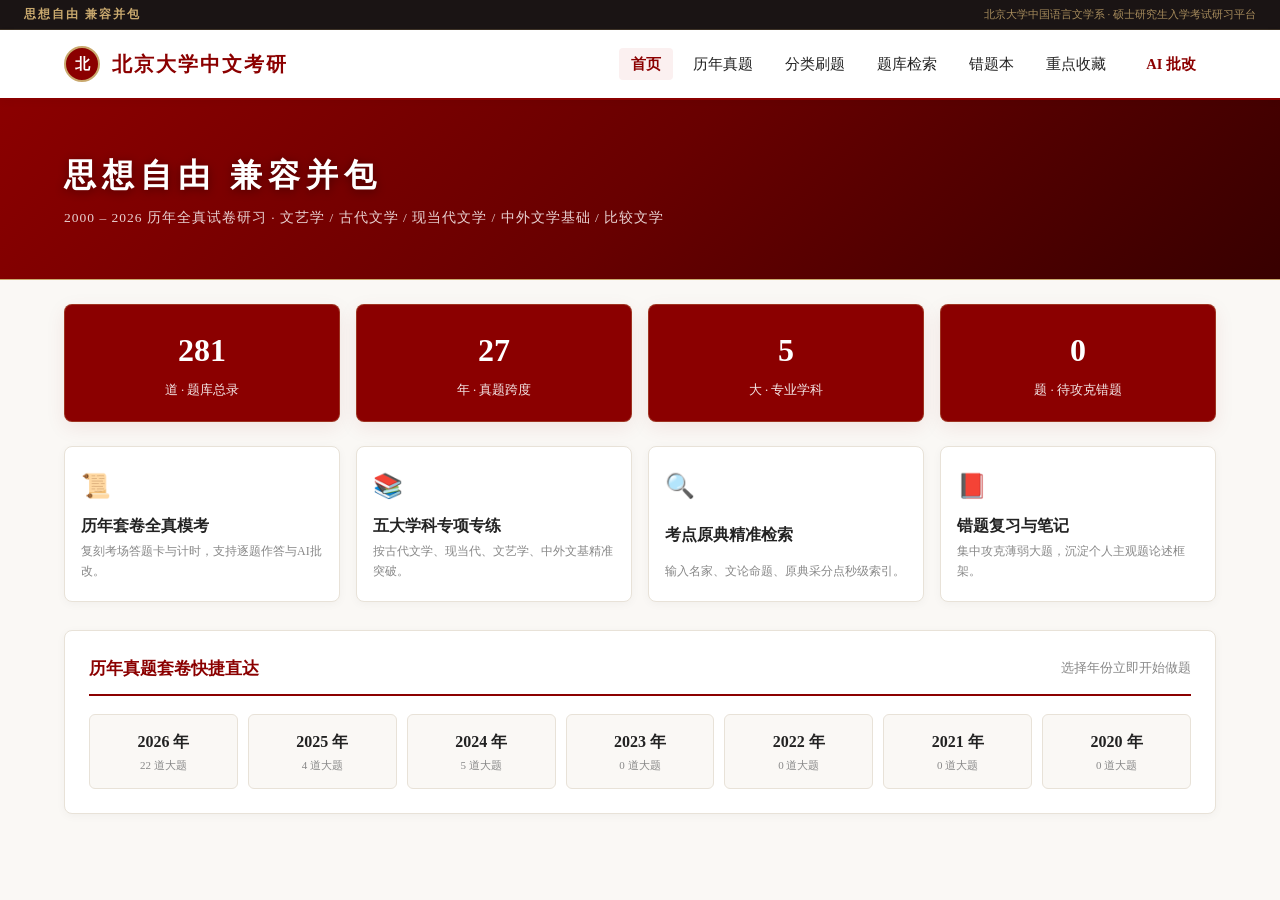
==== commit 21e46dd8: "更新了新界面" ====
--- a/preview.html
+++ b/preview.html
@@ -5,17 +5,26 @@
     <meta name="viewport" content="width=device-width, initial-scale=1.0" />
     <title>北京大学中文考研真题研习系统</title>
     <style>
-      /* ========== 全局样式与设计规范 ========== */
       :root {
-        --pku-red: #8b0000; /* 北大深红主色 */
-        --pku-red-hover: #700000; /* 悬停深红 */
-        --bg-white: #ffffff; /* 纯白 */
-        --bg-gray: #f5f5f5; /* 侧边栏浅灰 */
-        --text-dark: #222222; /* 正文深色 */
-        --text-gray: #666666; /* 次要文字 */
-        --text-light: #999999; /* 浅灰日期/注释 */
-        --border-color: #e8e8e8; /* 浅灰分割线 */
-        --radius: 6px; /* 统一圆角 */
+        --pku-red: #8b0000;
+        --pku-red-dark: #680000;
+        --pku-red-light: #fbf0f0;
+        --pku-gold: #c9a96e;
+        --pku-gold-light: #fdf9ee;
+        --bg-paper: #faf8f5;
+        --card-bg: #ffffff;
+        --text-dark: #222222;
+        --text-sub: #555555;
+        --text-muted: #888888;
+        --border-color: #e8e2d8;
+        --wrong: #c93b3b;
+        --wrong-bg: #fdf0f0;
+        --star: #d48806;
+        --star-bg: #fffbe6;
+        --ok: #278248;
+        --radius: 8px;
+        --shadow-sm: 0 2px 10px rgba(0, 0, 0, 0.04);
+        --shadow-md: 0 6px 20px rgba(139, 0, 0, 0.08);
       }
 
       * {
@@ -23,123 +32,130 @@
         margin: 0;
         padding: 0;
       }
-
       body {
         font-family:
           "PingFang SC", "Noto Serif SC", "STSong", "Songti SC", "SimSun",
           "Microsoft YaHei", serif, sans-serif;
-        background-color: #fafafa;
+        background-color: var(--bg-paper);
         color: var(--text-dark);
         line-height: 1.6;
-        -webkit-font-smoothing: antialiased;
-      }
-
+      }
       a {
         text-decoration: none;
         color: inherit;
-        transition: all 0.2s ease;
-      }
-
-      /* ========== 1. 顶部导航栏 (Header) ========== */
+      }
+      button,
+      input,
+      select,
+      textarea {
+        font-family: inherit;
+      }
+
+      /* 顶部校训 */
+      .top-motto-bar {
+        background: #1a1414;
+        color: var(--pku-gold);
+        border-bottom: 1px solid rgba(201, 169, 110, 0.2);
+        padding: 5px 24px;
+        font-size: 12px;
+        display: flex;
+        justify-content: space-between;
+        align-items: center;
+      }
+      .motto-cn {
+        font-weight: 700;
+        letter-spacing: 2px;
+      }
+
+      /* 导航栏 */
       .header {
-        background-color: var(--bg-white);
-        border-bottom: 1px solid var(--border-color);
+        background-color: #ffffff;
+        border-bottom: 2px solid var(--pku-red);
         position: sticky;
         top: 0;
         z-index: 100;
-        box-shadow: 0 2px 8px rgba(0, 0, 0, 0.03);
-      }
-
+        box-shadow: 0 2px 8px rgba(0, 0, 0, 0.04);
+      }
       .header-inner {
         max-width: 1200px;
         margin: 0 auto;
-        height: 72px;
+        height: 68px;
         padding: 0 24px;
         display: flex;
         justify-content: space-between;
         align-items: center;
       }
-
-      /* 左侧 Logo 组合 */
       .brand-logo {
         display: flex;
         align-items: center;
         gap: 12px;
-      }
-
-      .brand-logo img {
-        height: 46px;
-        width: auto;
-        object-fit: contain;
-        display: block;
-      }
-
+        cursor: pointer;
+      }
+      .brand-emblem {
+        width: 36px;
+        height: 36px;
+        border-radius: 50%;
+        background: var(--pku-red);
+        color: #fff;
+        display: flex;
+        align-items: center;
+        justify-content: center;
+        font-weight: 900;
+        font-size: 15px;
+        border: 2px solid var(--pku-gold);
+      }
       .brand-title {
-        font-size: 22px;
+        font-size: 20px;
         font-weight: 900;
         color: var(--pku-red);
         font-family: "STSong", "Songti SC", "SimSun", serif;
         letter-spacing: 2px;
       }
-
-      /* 右侧导航菜单 */
       .nav-menu {
         display: flex;
         align-items: center;
-        gap: 20px;
+        gap: 8px;
         list-style: none;
       }
-
       .nav-item a {
-        font-size: 15px;
+        font-size: 14.5px;
         font-weight: 500;
         color: var(--text-dark);
         padding: 8px 12px;
-      }
-
+        border-radius: 4px;
+        cursor: pointer;
+        transition: all 0.2s;
+      }
       .nav-item a:hover {
         color: var(--pku-red);
-      }
-
-      /* 重点要求：【AI 批改】纯深红文字，无底纹边框，左右加宽 padding */
+        background: var(--pku-red-light);
+      }
+      .nav-item a.active {
+        color: var(--pku-red);
+        font-weight: 700;
+        background: var(--pku-red-light);
+      }
       .nav-item a.nav-ai-grade {
         color: var(--pku-red) !important;
         font-weight: 700;
-        padding: 8px 24px !important;
+        padding: 8px 20px !important;
         background: transparent !important;
-        border: none !important;
-        outline: none !important;
-        box-shadow: none !important;
-      }
-
-      .nav-item a.nav-ai-grade:hover {
-        color: var(--pku-red-hover) !important;
-        opacity: 0.85;
-      }
-
-      /* ========== 2. 顶部横幅区 (Banner) ========== */
+      }
+
+      /* 顶部 Banner */
       .banner {
-        height: 280px;
+        height: 180px;
         position: relative;
-        background-image: url("https://ts1.tc.mm.bing.net/th/id/OIP-C.zolgr3LWKb8S0rcfRpMnuwHaE7?w=193&h=135&c=8&rs=1&qlt=90&o=6&dpr=1.5&pid=ImgAns&rm=2");
-        background-size: cover;
-        background-position: center;
+        background: linear-gradient(
+          135deg,
+          #8b0000 0%,
+          #680000 50%,
+          #380000 100%
+        );
         display: flex;
         align-items: center;
-      }
-
-      /* 从左向右渐变的深红色半透明蒙版 */
-      .banner-overlay {
-        position: absolute;
-        inset: 0;
-        background: linear-gradient(
-          90deg,
-          rgba(139, 0, 0, 0.92) 0%,
-          rgba(139, 0, 0, 0.65) 45%,
-          rgba(139, 0, 0, 0.1) 100%
-        );
-      }
-
+        border-bottom: 1px solid var(--pku-gold);
+      }
       .banner-content {
         position: relative;
         z-index: 2;
@@ -148,404 +164,1635 @@
         margin: 0 auto;
         padding: 0 24px;
       }
-
       .banner-motto {
-        font-size: 38px;
+        font-size: 32px;
         font-weight: 900;
         color: #ffffff;
         letter-spacing: 6px;
         font-family: "STSong", "Songti SC", "SimSun", serif;
-        text-shadow: 0 2px 10px rgba(0, 0, 0, 0.35);
-      }
-
-      /* ========== 3. 主体内容区 (两栏布局) ========== */
-      .main-wrapper {
+        text-shadow: 0 2px 10px rgba(0, 0, 0, 0.4);
+      }
+      .banner-sub {
+        font-size: 13.5px;
+        color: #e8d0d0;
+        margin-top: 6px;
+        letter-spacing: 1px;
+      }
+
+      /* 主体容器与视图 */
+      .main-container {
         max-width: 1200px;
-        margin: 32px auto 0;
+        margin: 24px auto 60px;
         padding: 0 24px;
+      }
+      .view {
+        display: none;
+      }
+      .view.active {
+        display: block;
+        animation: fadeIn 0.25s ease-in-out;
+      }
+      @keyframes fadeIn {
+        from {
+          opacity: 0;
+          transform: translateY(6px);
+        }
+        to {
+          opacity: 1;
+          transform: none;
+        }
+      }
+
+      /* 首页布局 */
+      .data-cards-grid {
         display: grid;
-        grid-template-columns: 240px 1fr;
-        gap: 28px;
-      }
-
-      /* 左侧边栏 (浅灰色背景) */
-      .sidebar {
-        background-color: var(--bg-gray);
+        grid-template-columns: repeat(4, 1fr);
+        gap: 16px;
+        margin-bottom: 24px;
+      }
+      .data-card {
+        background-color: var(--pku-red);
+        color: #ffffff;
         border-radius: var(--radius);
+        padding: 20px 16px;
+        text-align: center;
+        box-shadow: var(--shadow-md);
+        border: 1px solid rgba(201, 169, 110, 0.3);
+      }
+      .data-number {
+        font-size: 32px;
+        font-weight: 900;
+        font-family: "Georgia", "STSong", serif;
+      }
+      .data-label {
+        font-size: 13px;
+        color: rgba(255, 255, 255, 0.9);
+        margin-top: 4px;
+      }
+
+      .portals-grid {
+        display: grid;
+        grid-template-columns: repeat(4, 1fr);
+        gap: 16px;
+        margin-bottom: 28px;
+      }
+      .portal-card {
+        background: var(--card-bg);
         border: 1px solid var(--border-color);
-        padding: 16px 0;
-        height: fit-content;
-      }
-
-      .sidebar-menu {
-        list-style: none;
-      }
-
-      .sidebar-item a {
-        display: block;
-        padding: 14px 24px;
-        font-size: 15px;
-        color: var(--text-dark);
-        font-weight: 500;
-        border-left: 3px solid transparent;
-      }
-
-      .sidebar-item a:hover,
-      .sidebar-item.active a {
-        background-color: #eaeaea;
-        color: var(--pku-red);
-        border-left-color: var(--pku-red);
-        font-weight: 700;
-      }
-
-      /* 右侧内容区 (纯白背景，上下两行) */
-      .content-area {
-        background-color: var(--bg-white);
         border-radius: var(--radius);
-        border: 1px solid var(--border-color);
-        padding: 32px;
+        padding: 20px 16px;
+        cursor: pointer;
+        box-shadow: var(--shadow-sm);
+        transition: all 0.2s;
         display: flex;
         flex-direction: column;
-        gap: 36px;
-      }
-
-      .module-section {
-        display: flex;
-        flex-direction: column;
-        gap: 16px;
-      }
-
-      .module-header {
+        justify-content: space-between;
+      }
+      .portal-card:hover {
+        transform: translateY(-3px);
+        border-color: var(--pku-red);
+      }
+      .portal-icon {
+        font-size: 24px;
+        margin-bottom: 8px;
+      }
+      .portal-name {
+        font-size: 15.5px;
+        font-weight: 700;
+        color: var(--text-dark);
+        margin-bottom: 4px;
+      }
+      .portal-desc {
+        font-size: 12px;
+        color: var(--text-muted);
+      }
+
+      .section-box {
+        background: var(--card-bg);
+        border: 1px solid var(--border-color);
+        border-radius: var(--radius);
+        padding: 24px;
+        margin-bottom: 24px;
+        box-shadow: var(--shadow-sm);
+      }
+      .section-header {
         display: flex;
         justify-content: space-between;
         align-items: center;
         padding-bottom: 12px;
         border-bottom: 2px solid var(--pku-red);
-      }
-
-      .module-title {
-        font-size: 18px;
+        margin-bottom: 18px;
+      }
+      .section-title {
+        font-size: 17px;
         font-weight: 800;
         color: var(--pku-red);
-        letter-spacing: 0.5px;
-      }
-
-      .module-more {
+      }
+
+      /* 年份选择器网格 */
+      .year-grid {
+        display: grid;
+        grid-template-columns: repeat(7, 1fr);
+        gap: 10px;
+      }
+      .year-btn {
+        background: var(--bg-paper);
+        border: 1px solid var(--border-color);
+        border-radius: 6px;
+        padding: 14px 6px;
+        text-align: center;
+        cursor: pointer;
+        transition: all 0.2s;
+      }
+      .year-btn:hover {
+        border-color: var(--pku-red);
+        background: #fff8f8;
+      }
+      .year-btn.active {
+        background: var(--pku-red);
+        color: #fff;
+        border-color: var(--pku-red);
+      }
+      .year-title {
+        font-size: 16px;
+        font-weight: 800;
+      }
+      .year-cnt {
+        font-size: 11px;
+        color: var(--text-muted);
+        margin-top: 2px;
+      }
+      .year-btn.active .year-cnt {
+        color: #ffcccc;
+      }
+
+      /* 题目卡片 */
+      .q-card {
+        background: var(--card-bg);
+        border: 1px solid var(--border-color);
+        border-radius: var(--radius);
+        padding: 22px;
+        margin-bottom: 18px;
+        box-shadow: var(--shadow-sm);
+      }
+      .q-meta {
+        display: flex;
+        gap: 8px;
+        flex-wrap: wrap;
+        align-items: center;
+        margin-bottom: 12px;
+      }
+      .badge {
+        font-size: 12px;
+        padding: 3px 8px;
+        border-radius: 4px;
+        font-weight: 600;
+      }
+      .badge-year {
+        background: #eee;
+        color: #333;
+      }
+      .badge-subject {
+        background: var(--pku-red-light);
+        color: var(--pku-red);
+        border: 1px solid #f2d0d0;
+      }
+      .badge-code {
+        background: #eef2f7;
+        color: #1f426d;
+      }
+      .badge-type {
+        background: #fdf5e6;
+        color: #8c610b;
+      }
+      .badge-score {
+        background: #edf7ed;
+        color: #1e592f;
+        margin-left: auto;
+      }
+
+      .q-title {
+        font-size: 16px;
+        font-weight: 700;
+        line-height: 1.7;
+        margin-bottom: 12px;
+        color: var(--text-dark);
+        white-space: pre-line;
+      }
+      .q-analysis {
+        display: none;
+        background: var(--bg-paper);
+        border-left: 4px solid var(--pku-red);
+        border-radius: 0 6px 6px 0;
+        padding: 14px;
+        margin: 14px 0;
+      }
+      .q-analysis.show {
+        display: block;
+      }
+      .q-analysis-title {
         font-size: 13px;
-        color: var(--text-gray);
-      }
-
-      .module-more:hover {
+        font-weight: 800;
         color: var(--pku-red);
-      }
-
-      /* 上部分：最新通知列表 */
-      .notice-list {
-        list-style: none;
+        margin-bottom: 6px;
+      }
+      .q-analysis-body {
+        font-size: 14px;
+        line-height: 1.75;
+        white-space: pre-line;
+        color: #333;
+      }
+
+      .q-tags {
         display: flex;
-        flex-direction: column;
-      }
-
-      .notice-item {
+        gap: 6px;
+        flex-wrap: wrap;
+        margin-top: 10px;
+      }
+      .tag {
+        font-size: 11px;
+        padding: 2px 8px;
+        background: #f0eae1;
+        color: var(--text-sub);
+        border-radius: 4px;
+      }
+
+      .q-actions {
+        display: flex;
+        gap: 8px;
+        flex-wrap: wrap;
+        margin-top: 16px;
+      }
+      .btn {
+        padding: 8px 16px;
+        border-radius: 5px;
+        font-size: 13px;
+        cursor: pointer;
+        border: 1px solid transparent;
+        transition: all 0.2s;
+        font-weight: 600;
+        display: inline-flex;
+        align-items: center;
+        gap: 4px;
+      }
+      .btn-primary {
+        background: var(--pku-red);
+        color: #fff;
+      }
+      .btn-primary:hover {
+        background: var(--pku-red-dark);
+      }
+      .btn-ghost {
+        background: var(--pku-red-light);
+        color: var(--pku-red);
+        border: 1px solid #f2d0d0;
+      }
+      .btn-wrong {
+        background: var(--wrong-bg);
+        color: var(--wrong);
+        border: 1px solid #f8cdcd;
+      }
+      .btn-wrong-active {
+        background: var(--wrong);
+        color: #fff;
+      }
+      .btn-fav {
+        background: var(--star-bg);
+        color: #9c6800;
+        border: 1px solid #fae69e;
+      }
+      .btn-fav-active {
+        background: var(--star);
+        color: #fff;
+      }
+
+      /* 作答与 AI 评分 */
+      .answer-box-wrap {
+        margin-top: 16px;
+        border-top: 1px dashed var(--border-color);
+        padding-top: 14px;
+      }
+      .user-textarea {
+        width: 100%;
+        border: 1px solid var(--border-color);
+        border-radius: 6px;
+        padding: 12px;
+        font-size: 14px;
+        line-height: 1.6;
+        resize: vertical;
+        background: #fff;
+      }
+      .user-textarea:focus {
+        border-color: var(--pku-red);
+        outline: none;
+      }
+      .ai-result-panel {
+        margin-top: 12px;
+        background: #fff;
+        border: 1px solid var(--border-color);
+        border-left: 4px solid var(--pku-red);
+        border-radius: 6px;
+        padding: 14px;
+      }
+
+      /* 模考控制台 */
+      .paper-ctrl-bar {
         display: flex;
         justify-content: space-between;
         align-items: center;
-        padding: 13px 0;
-        border-bottom: 1px dashed var(--border-color);
-        font-size: 14.5px;
-      }
-
-      .notice-item:last-child {
-        border-bottom: none;
-      }
-
-      .notice-item a {
-        color: var(--text-dark);
+        flex-wrap: wrap;
+        gap: 12px;
+        background: #fff;
+        padding: 14px 20px;
+        border-radius: var(--radius);
+        border: 1px solid var(--border-color);
+        margin-bottom: 18px;
+      }
+      .paper-selects {
+        display: flex;
+        gap: 10px;
+        align-items: center;
+      }
+      .paper-selects select {
+        padding: 6px 12px;
+        border: 1px solid var(--border-color);
+        border-radius: 4px;
+        font-size: 13.5px;
+      }
+
+      .ac-grid {
+        display: grid;
+        grid-template-columns: repeat(auto-fill, minmax(38px, 1fr));
+        gap: 8px;
+        margin-top: 12px;
+      }
+      .ac-cell {
+        aspect-ratio: 1;
+        border: 1px solid var(--border-color);
+        border-radius: 4px;
+        background: #fff;
+        font-size: 13px;
+        cursor: pointer;
         display: flex;
         align-items: center;
+        justify-content: center;
+        font-weight: 600;
+      }
+      .ac-cell.cur {
+        background: var(--pku-red);
+        color: #fff;
+        border-color: var(--pku-red);
+      }
+      .ac-cell.marked {
+        border-color: var(--wrong);
+        color: var(--wrong);
+      }
+
+      /* 学科网格与标签 */
+      .subj-grid {
+        display: grid;
+        grid-template-columns: repeat(auto-fill, minmax(180px, 1fr));
+        gap: 12px;
+        margin-bottom: 18px;
+      }
+      .subj-card {
+        padding: 14px;
+        background: #fff;
+        border: 1px solid var(--border-color);
+        border-radius: 6px;
+        cursor: pointer;
+        text-align: center;
+        transition: all 0.2s;
+      }
+      .subj-card:hover,
+      .subj-card.active {
+        border-color: var(--pku-red);
+        background: var(--pku-red-light);
+      }
+      .type-chips {
+        display: flex;
         gap: 8px;
-      }
-
-      .notice-item a::before {
-        content: "•";
-        color: var(--pku-red);
-        font-weight: bold;
-      }
-
-      .notice-item a:hover {
-        color: var(--pku-red);
-      }
-
-      .notice-date {
-        color: var(--text-light);
+        flex-wrap: wrap;
+        margin-bottom: 20px;
+      }
+      .type-chip {
+        padding: 6px 14px;
+        background: #fff;
+        border: 1px solid var(--border-color);
+        border-radius: 20px;
         font-size: 13px;
-        flex-shrink: 0;
-      }
-
-      /* 下部分：资料下载卡片网格 */
-      .download-grid {
-        display: grid;
-        grid-template-columns: repeat(2, 1fr);
-        gap: 16px;
-      }
-
-      .download-card {
-        background-color: var(--bg-gray);
+        cursor: pointer;
+      }
+      .type-chip.active {
+        background: var(--pku-red);
+        color: #fff;
+        border-color: var(--pku-red);
+      }
+
+      /* 搜索框 */
+      .search-bar {
+        display: flex;
+        gap: 8px;
+        margin-bottom: 20px;
+      }
+      .search-bar input {
+        flex: 1;
+        padding: 10px 14px;
+        font-size: 14.5px;
         border: 1px solid var(--border-color);
-        border-radius: var(--radius);
-        padding: 16px 20px;
-        display: flex;
-        align-items: center;
-        justify-content: space-between;
-        transition: all 0.2s ease;
-      }
-
-      .download-card:hover {
+        border-radius: 6px;
+      }
+      .search-bar input:focus {
         border-color: var(--pku-red);
-        background-color: #f8ecec;
-        transform: translateY(-2px);
-      }
-
-      .doc-info {
-        display: flex;
-        align-items: center;
-        gap: 12px;
-      }
-
-      .doc-icon {
-        font-size: 20px;
-      }
-
-      .doc-name {
-        font-size: 14px;
-        font-weight: 600;
-        color: var(--text-dark);
-      }
-
-      .doc-action {
-        font-size: 13px;
-        color: var(--pku-red);
-        font-weight: 600;
-        white-space: nowrap;
-      }
-
-      /* ========== 4. 底部数据卡片区 (Data Cards) ========== */
-      .data-cards-wrapper {
-        max-width: 1200px;
-        margin: 32px auto 60px;
-        padding: 0 24px;
-      }
-
-      .data-cards-grid {
-        display: grid;
-        grid-template-columns: repeat(4, 1fr);
-        gap: 20px;
-      }
-
-      .data-card {
-        background-color: var(--pku-red);
-        color: #ffffff;
-        border-radius: var(--radius);
-        padding: 24px 16px;
-        text-align: center;
-        box-shadow: 0 4px 14px rgba(139, 0, 0, 0.15);
-        transition: transform 0.2s ease;
-      }
-
-      .data-card:hover {
-        transform: translateY(-4px);
-      }
-
-      .data-number {
-        font-size: 36px;
-        font-weight: 900;
-        font-family: "Georgia", "STSong", serif;
-        line-height: 1.1;
-        margin-bottom: 6px;
-      }
-
-      .data-label {
-        font-size: 14px;
-        color: rgba(255, 255, 255, 0.88);
-        letter-spacing: 1px;
-      }
-
-      /* ========== 移动端响应式 ========== */
+        outline: none;
+      }
+
+      #toast {
+        position: fixed;
+        left: 50%;
+        bottom: 30px;
+        transform: translateX(-50%);
+        background: #1a1414;
+        color: #fff;
+        padding: 10px 22px;
+        border-radius: 6px;
+        font-size: 13.5px;
+        opacity: 0;
+        pointer-events: none;
+        transition: all 0.25s;
+        z-index: 999;
+      }
+      #toast.show {
+        opacity: 1;
+        bottom: 40px;
+      }
+
       @media (max-width: 860px) {
-        .header-inner {
-          padding: 0 16px;
+        .data-cards-grid,
+        .portals-grid {
+          grid-template-columns: repeat(2, 1fr);
         }
-        .nav-menu {
-          gap: 8px;
-        }
-        .nav-item a {
-          font-size: 13px;
-          padding: 6px 6px;
-        }
-        .nav-item a.nav-ai-grade {
-          padding: 6px 12px !important;
-        }
-        .banner {
-          height: 200px;
-        }
-        .banner-motto {
-          font-size: 26px;
-          letter-spacing: 3px;
-        }
-        .main-wrapper {
-          grid-template-columns: 1fr;
-          gap: 20px;
-          padding: 0 16px;
-        }
-        .download-grid {
-          grid-template-columns: 1fr;
-        }
-        .data-cards-wrapper {
-          padding: 0 16px;
-          margin: 24px auto 40px;
-        }
-        .data-cards-grid {
-          grid-template-columns: repeat(2, 1fr);
-          gap: 12px;
+        .year-grid {
+          grid-template-columns: repeat(4, 1fr);
         }
       }
     </style>
   </head>
   <body>
-    <!-- 1. 顶部导航栏 (Header) -->
+    <!-- 顶部校训 -->
+    <div class="top-motto-bar">
+      <span class="motto-cn">思想自由 兼容并包</span>
+      <span style="font-size: 11px; opacity: 0.8"
+        >北京大学中国语言文学系 · 硕士研究生入学考试研习平台</span
+      >
+    </div>
+
+    <!-- 导航栏 -->
     <header class="header">
       <div class="header-inner">
-        <!-- 左侧校徽与校名 -->
-        <a href="#" class="brand-logo">
-          <img
-            src="https://www.pku.edu.cn/Uploads/Picture/2019/12/04/u5de790e64c817.png"
-            alt="北京大学校徽"
-          />
-          <span class="brand-title">北京大学</span>
-        </a>
-
-        <!-- 右侧导航菜单 -->
+        <div class="brand-logo" onclick="switchView('home')">
+          <div class="brand-emblem">北</div>
+          <span class="brand-title">北京大学中文考研</span>
+        </div>
         <ul class="nav-menu">
-          <li class="nav-item"><a href="#">首页</a></li>
-          <li class="nav-item"><a href="#">关于我们</a></li>
-          <li class="nav-item"><a href="#">联系我们</a></li>
-          <li class="nav-item"><a href="#">登录</a></li>
-          <!-- 重点：无底纹、无边框、纯深红字体的 AI 批改 -->
-          <li class="nav-item"><a href="#" class="nav-ai-grade">AI 批改</a></li>
+          <li class="nav-item">
+            <a class="nav-link active" data-view="home">首页</a>
+          </li>
+          <li class="nav-item">
+            <a class="nav-link" data-view="papers">历年真题</a>
+          </li>
+          <li class="nav-item">
+            <a class="nav-link" data-view="category">分类刷题</a>
+          </li>
+          <li class="nav-item">
+            <a class="nav-link" data-view="search">题库检索</a>
+          </li>
+          <li class="nav-item">
+            <a class="nav-link" data-view="wrong">错题本</a>
+          </li>
+          <li class="nav-item">
+            <a class="nav-link" data-view="fav">重点收藏</a>
+          </li>
+          <li class="nav-item">
+            <a class="nav-link nav-ai-grade" data-view="settings">AI 批改</a>
+          </li>
         </ul>
       </div>
     </header>
 
-    <!-- 2. 顶部横幅区 (Banner) -->
+    <!-- 顶部横幅 -->
     <section class="banner">
-      <div class="banner-overlay"></div>
       <div class="banner-content">
         <h2 class="banner-motto">思想自由 兼容并包</h2>
+        <p class="banner-sub">
+          2000 – 2026 历年全真试卷研习 · 文艺学 / 古代文学 / 现当代文学 /
+          中外文学基础 / 比较文学
+        </p>
       </div>
     </section>
 
-    <!-- 3. 主体内容区 (两栏布局) -->
-    <main class="main-wrapper">
-      <!-- 左侧边栏菜单 (浅灰色背景) -->
-      <aside class="sidebar">
-        <ul class="sidebar-menu">
-          <li class="sidebar-item active"><a href="#">考试安排</a></li>
-          <li class="sidebar-item"><a href="#">考试大纲</a></li>
-          <li class="sidebar-item"><a href="#">申请指南</a></li>
-          <li class="sidebar-item"><a href="#">重要通知</a></li>
-          <li class="sidebar-item"><a href="#">资源中心</a></li>
-          <li class="sidebar-item"><a href="#">常见问题</a></li>
-        </ul>
-      </aside>
-
-      <!-- 右侧内容区 (纯白背景) -->
-      <section class="content-area">
-        <!-- 上部分：最新通知 -->
-        <div class="module-section">
-          <div class="module-header">
-            <h3 class="module-title">最新通知</h3>
-            <a href="#" class="module-more">查看更多</a>
-          </div>
-          <ul class="notice-list">
-            <li class="notice-item">
-              <a href="#">关于公布二零二六年度硕士研究生招生考试科目的公告</a>
-              <span class="notice-date">二零二六年八月十日</span>
-            </li>
-            <li class="notice-item">
-              <a href="#">中国语言文学系专业课参考书目及研习重点指导说明</a>
-              <span class="notice-date">二零二六年八月五日</span>
-            </li>
-            <li class="notice-item">
-              <a href="#">历年真题库系统更新及智能自测评分模块上线通知</a>
-              <span class="notice-date">二零二六年七月二十八日</span>
-            </li>
-            <li class="notice-item">
-              <a href="#">关于举办全国优秀大学生古典文献研讨夏令营的通知</a>
-              <span class="notice-date">二零二六年七月十五日</span>
-            </li>
-          </ul>
+    <!-- 主体容器 -->
+    <main class="main-container">
+      <!-- 1. 首页视图 -->
+      <section id="view-home" class="view active">
+        <div class="data-cards-grid">
+          <div class="data-card">
+            <div class="data-number">281</div>
+            <div class="data-label">道 · 题库总录</div>
+          </div>
+          <div class="data-card">
+            <div class="data-number">27</div>
+            <div class="data-label">年 · 真题跨度</div>
+          </div>
+          <div class="data-card">
+            <div class="data-number">5</div>
+            <div class="data-label">大 · 专业学科</div>
+          </div>
+          <div class="data-card">
+            <div class="data-number" id="home-wrong-cnt">0</div>
+            <div class="data-label">题 · 待攻克错题</div>
+          </div>
         </div>
 
-        <!-- 下部分：资料下载 -->
-        <div class="module-section">
-          <div class="module-header">
-            <h3 class="module-title">资料下载</h3>
-            <a href="#" class="module-more">全部资料</a>
-          </div>
-          <div class="download-grid">
-            <div class="download-card">
-              <div class="doc-info">
-                <span class="doc-icon">📄</span>
-                <span class="doc-name">考研专业课真题考点汇总表</span>
-              </div>
-              <a href="#" class="doc-action">下载文档</a>
+        <div class="portals-grid">
+          <div class="portal-card" onclick="switchView('papers')">
+            <div class="portal-icon">📜</div>
+            <div class="portal-name">历年套卷全真模考</div>
+            <div class="portal-desc">
+              复刻考场答题卡与计时，支持逐题作答与AI批改。
             </div>
-            <div class="download-card">
-              <div class="doc-info">
-                <span class="doc-icon">📑</span>
-                <span class="doc-name">中国古代文学考研备考大纲</span>
-              </div>
-              <a href="#" class="doc-action">下载文档</a>
+          </div>
+          <div class="portal-card" onclick="switchView('category')">
+            <div class="portal-icon">📚</div>
+            <div class="portal-name">五大学科专项专练</div>
+            <div class="portal-desc">
+              按古代文学、现当代、文艺学、中外文基精准突破。
             </div>
-            <div class="download-card">
-              <div class="doc-info">
-                <span class="doc-icon">📄</span>
-                <span class="doc-name">现代文学与文艺学采分点手册</span>
-              </div>
-              <a href="#" class="doc-action">下载文档</a>
+          </div>
+          <div class="portal-card" onclick="switchView('search')">
+            <div class="portal-icon">🔍</div>
+            <div class="portal-name">考点原典精准检索</div>
+            <div class="portal-desc">
+              输入名家、文论命题、原典采分点秒级索引。
             </div>
-            <div class="download-card">
-              <div class="doc-info">
-                <span class="doc-icon">📑</span>
-                <span class="doc-name">历年主观论述题答题规范模版</span>
-              </div>
-              <a href="#" class="doc-action">下载文档</a>
+          </div>
+          <div class="portal-card" onclick="switchView('wrong')">
+            <div class="portal-icon">📕</div>
+            <div class="portal-name">错题复习与笔记</div>
+            <div class="portal-desc">
+              集中攻克薄弱大题，沉淀个人主观题论述框架。
             </div>
+          </div>
+        </div>
+
+        <div class="section-box">
+          <div class="section-header">
+            <h3 class="section-title">历年真题套卷快捷直达</h3>
+            <span style="font-size: 13px; color: var(--text-muted)"
+              >选择年份立即开始做题</span
+            >
+          </div>
+          <div class="year-grid" id="home-year-grid"></div>
+        </div>
+      </section>
+
+      <!-- 2. 试卷模考视图 -->
+      <section id="view-papers" class="view">
+        <div class="paper-ctrl-bar">
+          <div class="paper-selects">
+            <label style="font-size: 13.5px; font-weight: 700"
+              >选择年份：</label
+            >
+            <select id="paper-year-sel"></select>
+            <label
+              style="font-size: 13.5px; font-weight: 700; margin-left: 10px"
+              >科目：</label
+            >
+            <select id="paper-code-sel"></select>
+          </div>
+          <div style="display: flex; gap: 8px">
+            <button
+              class="btn btn-ghost"
+              id="btn-mode-recite"
+              onclick="setPaperMode('recite')"
+            >
+              📖 背题模式
+            </button>
+            <button
+              class="btn btn-ghost"
+              id="btn-mode-exam"
+              onclick="setPaperMode('exam')"
+            >
+              ⏱️ 模考模式
+            </button>
+          </div>
+        </div>
+
+        <div
+          id="paper-question-container"
+          style="min-height: 280px; margin-bottom: 20px"
+        ></div>
+
+        <div
+          style="
+            display: flex;
+            justify-content: center;
+            gap: 16px;
+            margin-bottom: 24px;
+          "
+        >
+          <button
+            class="btn btn-primary"
+            id="btn-prev-q"
+            onclick="prevPaperQ()"
+          >
+            ← 上一题
+          </button>
+          <button
+            class="btn btn-primary"
+            id="btn-next-q"
+            onclick="nextPaperQ()"
+          >
+            下一题 →
+          </button>
+        </div>
+
+        <div class="section-box">
+          <div class="section-header">
+            <h3 class="section-title">答题卡导航与进度</h3>
+            <span id="paper-progress-text" style="font-size: 13px; color: #666"
+              >已加载</span
+            >
+          </div>
+          <div class="ac-grid" id="paper-sheet-grid"></div>
+        </div>
+      </section>
+
+      <!-- 3. 分类刷题视图 -->
+      <section id="view-category" class="view">
+        <div class="section-box">
+          <div class="section-header">
+            <h3 class="section-title">学科分类筛选</h3>
+          </div>
+          <div class="subj-grid" id="cat-subj-grid"></div>
+          <div class="type-chips" id="cat-type-chips"></div>
+        </div>
+        <div id="cat-list-container"></div>
+      </section>
+
+      <!-- 4. 检索视图 -->
+      <section id="view-search" class="view">
+        <div class="section-box">
+          <div class="section-header">
+            <h3 class="section-title">全真题库考点检索</h3>
+          </div>
+          <div class="search-bar">
+            <input
+              type="text"
+              id="search-input"
+              placeholder="输入作家名（如鲁迅、杜甫）、文论概念（如陌生化、境界说）或原典名句..."
+            />
+            <button class="btn btn-primary" onclick="doSearch()">
+              🔍 立即检索
+            </button>
+          </div>
+          <div id="search-results-summary" style="font-size: 13px; color: #666">
+            请输入关键词检索
+          </div>
+        </div>
+        <div id="search-list-container"></div>
+      </section>
+
+      <!-- 5. 错题本视图 -->
+      <section id="view-wrong" class="view">
+        <div class="section-box">
+          <div class="section-header">
+            <h3 class="section-title">📕 个人错题攻克本</h3>
+            <span id="wrong-summary-text" style="font-size: 13px; color: #666"
+              >共收录 0 题</span
+            >
+          </div>
+          <div id="wrong-list-container"></div>
+        </div>
+      </section>
+
+      <!-- 6. 收藏夹视图 -->
+      <section id="view-fav" class="view">
+        <div class="section-box">
+          <div class="section-header">
+            <h3 class="section-title">⭐ 重点高频考点收藏</h3>
+            <span id="fav-summary-text" style="font-size: 13px; color: #666"
+              >共收藏 0 题</span
+            >
+          </div>
+          <div id="fav-list-container"></div>
+        </div>
+      </section>
+
+      <!-- 7. 设置与 AI 接口配置 -->
+      <section id="view-settings" class="view">
+        <div class="section-box">
+          <div class="section-header">
+            <h3 class="section-title">🤖 AI 智能助教批改引擎设置</h3>
+          </div>
+          <p style="font-size: 13.5px; color: #666; margin-bottom: 16px">
+            系统已内置<strong>「北大文科采分要点匹配与逻辑论证评分引擎」</strong>，无需配置即可即时评分。<br />
+            若需连接自己的 Dify 工作流或 OpenAI
+            接口获取长文深度诊断，请在此配置：
+          </p>
+          <div style="margin-bottom: 14px">
+            <label
+              style="
+                display: block;
+                font-size: 13px;
+                font-weight: 700;
+                margin-bottom: 6px;
+              "
+              >API Endpoint 地址：</label
+            >
+            <input
+              type="text"
+              id="cfg-ai-endpoint"
+              placeholder="https://api.dify.ai/v1/chat-messages 或自定义代理地址"
+              style="
+                width: 100%;
+                padding: 10px;
+                border: 1px solid var(--border-color);
+                border-radius: 6px;
+              "
+            />
+          </div>
+          <div style="margin-bottom: 16px">
+            <label
+              style="
+                display: block;
+                font-size: 13px;
+                font-weight: 700;
+                margin-bottom: 6px;
+              "
+              >API Key 密钥：</label
+            >
+            <input
+              type="password"
+              id="cfg-ai-key"
+              placeholder="app-xxxxxxxxxxxxxxxx"
+              style="
+                width: 100%;
+                padding: 10px;
+                border: 1px solid var(--border-color);
+                border-radius: 6px;
+              "
+            />
+          </div>
+          <div style="display: flex; gap: 10px">
+            <button class="btn btn-primary" onclick="saveAISettings()">
+              保存接口配置
+            </button>
+            <button class="btn btn-ghost" onclick="resetAISettings()">
+              恢复内置引擎
+            </button>
           </div>
         </div>
       </section>
     </main>
 
-    <!-- 4. 底部数据卡片区 (Data Cards) -->
-    <section class="data-cards-wrapper">
-      <div class="data-cards-grid">
-        <div class="data-card">
-          <div class="data-number">281</div>
-          <div class="data-label">套 · 题量</div>
-        </div>
-        <div class="data-card">
-          <div class="data-number">7</div>
-          <div class="data-label">年 · 跨度</div>
-        </div>
-        <div class="data-card">
-          <div class="data-number">5</div>
-          <div class="data-label">学科 · 涵盖</div>
-        </div>
-        <div class="data-card">
-          <div class="data-number">0</div>
-          <div class="data-label">题 · 待攻克</div>
-        </div>
-      </div>
-    </section>
+    <div id="toast"></div>
+
+    <script>
+      // ========== 题库核心数据集 (281题) ==========
+      const PKU_QUESTIONS = [
+        /* 2026 年 */
+        {
+          id: "pku-2026-620-01",
+          year: 2026,
+          subjectCode: "620",
+          subject: "文艺学",
+          type: "名词解释",
+          score: 8,
+          title: "净化",
+          answer:
+            "【核心采分点】\n1. 概念界定：亚里士多德《诗学》提出卡塔西斯（Catharsis）。\n2. 理论内涵：悲剧借怜悯与恐惧使情感得到宣泄与净化。\n3. 学术影响：确立西方悲剧心理学与道德教化传统。",
+          tags: ["西方文论", "亚里士多德", "悲剧", "净化"],
+        },
+        {
+          id: "pku-2026-620-02",
+          year: 2026,
+          subjectCode: "620",
+          subject: "文艺学",
+          type: "名词解释",
+          score: 8,
+          title: "期待视野",
+          answer:
+            "【核心采分点】\n1. 提出者：接受美学代表人物姚斯（Jauss）。\n2. 内涵：读者阅读前的先在经验、审美趣味与心理定向结构。\n3. 意义：作品价值在与期待视野的契合或打破中实现。",
+          tags: ["接受美学", "姚斯", "期待视野", "读者理论"],
+        },
+        {
+          id: "pku-2026-620-03",
+          year: 2026,
+          subjectCode: "620",
+          subject: "文艺学",
+          type: "名词解释",
+          score: 8,
+          title: "解构",
+          answer:
+            "【核心采分点】\n1. 提出者：德里达（Derrida）解构主义哲学。\n2. 内涵：反逻各斯中心主义，消解二元对立，揭示文本意义的不确定性。\n3. 核心术语：延异（Différance）、踪迹。",
+          tags: ["当代文论", "德里达", "解构主义", "延异"],
+        },
+        {
+          id: "pku-2026-620-04",
+          year: 2026,
+          subjectCode: "620",
+          subject: "文艺学",
+          type: "名词解释",
+          score: 8,
+          title: "感受谬误",
+          answer:
+            "【核心采分点】\n1. 提出者：新批评维姆萨特与布罗兹利。\n2. 内涵：将作品价值混同于读者心理感受的批评谬误。\n3. 意义：强调文学文本本体自足性。",
+          tags: ["新批评", "维姆萨特", "感受谬误"],
+        },
+        {
+          id: "pku-2026-620-05",
+          year: 2026,
+          subjectCode: "620",
+          subject: "文艺学",
+          type: "名词解释",
+          score: 8,
+          title: "复调小说",
+          answer:
+            "【核心采分点】\n1. 提出者：巴赫金《陀思妥耶夫斯基诗学问题》。\n2. 内涵：作者与人物、人物与人物之间声部平等与对话性。\n3. 影响：打破独白型小说传统。",
+          tags: ["俄国文论", "巴赫金", "复调", "对话性"],
+        },
+        {
+          id: "pku-2026-620-06",
+          year: 2026,
+          subjectCode: "620",
+          subject: "文艺学",
+          type: "简答题",
+          score: 10,
+          title: "“诗可以兴，可以观，可以群，可以怨”",
+          answer:
+            "【核心采分点】\n1. 出处：《论语·阳货》，孔子论诗歌之社会政教与审美功能。\n2. 释义：兴（感发志意）、观（考见得失风俗）、群（群居相切磋）、怨（怨刺无道）。\n3. 诗学价值：奠定中国儒家诗教功能论的经典范式。",
+          tags: ["中国文论", "孔子", "兴观群怨", "论语"],
+        },
+        {
+          id: "pku-2026-620-07",
+          year: 2026,
+          subjectCode: "620",
+          subject: "文艺学",
+          type: "简答题",
+          score: 10,
+          title: "“非诗能穷人，殆诗穷而后工”",
+          answer:
+            "【核心采分点】\n1. 出处：欧阳修《梅圣俞诗集序》。\n2. 核心观点：人生坎坷困顿激发深沉情感体验，从而促使诗歌创作精工。\n3. 渊源：承司马迁“发愤著书”与韩愈“不平则鸣”说。",
+          tags: ["宋代文论", "欧阳修", "穷而后工"],
+        },
+        {
+          id: "pku-2026-620-08",
+          year: 2026,
+          subjectCode: "620",
+          subject: "文艺学",
+          type: "简答题",
+          score: 10,
+          title:
+            "“近代诸公乃做奇特解会，遂以文字为诗，以才学为诗，以议论为诗，夫岂不工，终非古人之诗”",
+          answer:
+            "【核心采分点】\n1. 出处：严羽《沧浪诗话·诗辨》。\n2. 批评指向：批评宋诗（尤其是江西诗派）重学问、好议论的倾向。\n3. 核心主张：提倡“别材别趣”、“妙悟”、“兴趣”，推崇盛唐神韵。",
+          tags: ["宋代诗论", "严羽", "沧浪诗话", "以文字为诗"],
+        },
+        {
+          id: "pku-2026-620-09",
+          year: 2026,
+          subjectCode: "620",
+          subject: "文艺学",
+          type: "简答题",
+          score: 10,
+          title: "“有有我之境，有无我之境”",
+          answer:
+            "【核心采分点】\n1. 出处：王国维《人间词话》。\n2. 有我之境：以我观物，物皆著我之色彩（泪眼问花花不语）。\n3. 无我之境：以物观物，不知何者为我何者为物（采菊东篱下）。\n4. 理论根基：融汇中国古典意境与叔本华、康德静观美学。",
+          tags: ["近代文论", "王国维", "人间词话", "境界说"],
+        },
+        {
+          id: "pku-2026-620-10",
+          year: 2026,
+          subjectCode: "620",
+          subject: "文艺学",
+          type: "论述题",
+          score: 20,
+          title: "举例论述文学语言的基本特征",
+          answer:
+            "【核心采分点与答题框架】\n1. 陌生化与形式感（什克洛夫斯基）。\n2. 多义性与含混性（燕卜荪、伊瑟尔）。\n3. 形象性与审美情感承载。\n4. 语境依赖与互文生成。",
+          tags: ["文学理论", "文学语言", "陌生化", "多义性"],
+        },
+        {
+          id: "pku-2026-622-01",
+          year: 2026,
+          subjectCode: "622",
+          subject: "中国古代文学",
+          type: "名词解释",
+          score: 6,
+          title: "三表说",
+          answer:
+            "【核心采分点】\n1. 提出者：《墨子·非命上》。\n2. 内容：本之古者圣王之事（历史）、原之百姓耳目之实（经验）、发以为刑政观其国家百姓人民之利（实践）。\n3. 意义：中国古代最早的经验主义认识论与言论检验标准。",
+          tags: ["先秦文学", "墨子", "三表法"],
+        },
+        {
+          id: "pku-2026-622-02",
+          year: 2026,
+          subjectCode: "622",
+          subject: "中国古代文学",
+          type: "名词解释",
+          score: 6,
+          title: "《回车驾言迈》",
+          answer:
+            "【核心采分点】\n1. 出处：《古诗十九首》名篇。\n2. 主题：叹生命短促、世事无常与功名难立的感伤生命意识。\n3. 艺术特色：寄慨遥深，语言质朴自然，文温以丽。",
+          tags: ["汉魏诗歌", "古诗十九首", "生命意识"],
+        },
+        {
+          id: "pku-2026-622-03",
+          year: 2026,
+          subjectCode: "622",
+          subject: "中国古代文学",
+          type: "名词解释",
+          score: 6,
+          title: "《文赋》",
+          answer:
+            "【核心采分点】\n1. 作者：西晋陆机。\n2. 性质：中国文学批评史上第一篇系统论述文学创作心理与过程的骈赋。\n3. 核心范畴：神思（灵感）、意与物、辞与情、文病等。",
+          tags: ["魏晋文论", "陆机", "文赋", "创作论"],
+        },
+        {
+          id: "pku-2026-622-04",
+          year: 2026,
+          subjectCode: "622",
+          subject: "中国古代文学",
+          type: "名词解释",
+          score: 6,
+          title: "铁崖体",
+          answer:
+            "【核心采分点】\n1. 代表作家：元末明初杨维桢（号铁崖）。\n2. 特色：古乐府诗险劲怪奇、跌宕恣肆，多用奇诡想象与生僻典故。\n3. 地位：元末独树一帜的乐府诗派。",
+          tags: ["元明诗歌", "杨维桢", "铁崖体", "乐府"],
+        },
+        {
+          id: "pku-2026-622-05",
+          year: 2026,
+          subjectCode: "622",
+          subject: "中国古代文学",
+          type: "名词解释",
+          score: 6,
+          title: "神魔小说",
+          answer:
+            "【核心采分点】\n1. 概念界定：鲁迅《中国小说史略》首立“神魔小说”之目。\n2. 代表作：《西游记》《封神演义》等。\n3. 特征：以宗教、神话、民间传说为基础，融合世俗社会人情讽喻。",
+          tags: ["明清小说", "西游记", "神魔小说", "鲁迅"],
+        },
+        {
+          id: "pku-2026-622-06",
+          year: 2026,
+          subjectCode: "622",
+          subject: "中国古代文学",
+          type: "论述题",
+          score: 30,
+          title:
+            "结合具体材料，论述“君子曰”“太史公曰”这类形式在早期史传散文中的意义",
+          answer:
+            "【核心采分点与答题框架】\n1. 史官叙事干预与道德评判：《左传》君子曰确立儒家礼义标尺。\n2. 史论分离与主体抒情：《史记》太史公曰具自叙、考辨与抒情三重功能。\n3. 叙事学结构张力：打破全知叙事，形成叙事文本与作者声音的双重视野。\n4. 对后世纪传体赞论及明清小说评点体制的深远启发。",
+          tags: ["先秦两汉文学", "君子曰", "太史公曰", "左传", "史记"],
+        },
+        {
+          id: "pku-2026-625-01",
+          year: 2026,
+          subjectCode: "625",
+          subject: "中国现当代文学",
+          type: "名词解释",
+          score: 5,
+          title: "问题小说",
+          answer:
+            "【核心采分点】\n1. 时代：五四文学革命初期。\n2. 代表作家：冰心（《斯人独憔悴》）、叶绍钧、庐隐等。\n3. 特点：受易卜生主义启蒙思潮影响，聚焦家庭婚姻、青年出路与社会问题，往往“提出问题而未能解决”。",
+          tags: ["现代文学", "五四", "问题小说", "冰心"],
+        },
+        {
+          id: "pku-2026-625-02",
+          year: 2026,
+          subjectCode: "625",
+          subject: "中国现当代文学",
+          type: "名词解释",
+          score: 5,
+          title: "革命历史小说",
+          answer:
+            "【核心采分点】\n1. 时期：“十七年”时期（1949-1966）。\n2. 代表作：“三红一创，保林红金”（《红日》《红岩》《红旗谱》《创业史》《保卫延安》《林海雪原》）。\n3. 特征：宏大历史叙事、英雄传奇范式与阶级斗争主题。",
+          tags: ["当代文学", "十七年文学", "革命历史小说", "三红一创"],
+        },
+        {
+          id: "pku-2026-625-07",
+          year: 2026,
+          subjectCode: "625",
+          subject: "中国现当代文学",
+          type: "简答题",
+          score: 10,
+          title: "简述老舍的创作成就",
+          answer:
+            "【核心采分点】\n1. 京味小说大家与北京市民社会全景书写（《骆驼祥子》《四世同堂》）。\n2. 戏剧经典丰碑（《茶馆》《龙须沟》），创造独特的散文式生活剧结构。\n3. 纯正北京口语艺术化与含泪幽默（“幽默是悲观的产物”）。",
+          tags: ["现代文学", "老舍", "京味文学", "茶馆", "骆驼祥子"],
+        },
+        {
+          id: "pku-2026-625-09",
+          year: 2026,
+          subjectCode: "625",
+          subject: "中国现当代文学",
+          type: "论述题",
+          score: 25,
+          title: "结合具体作品论述鲁迅对中国现代小说形式上的贡献",
+          answer:
+            "【核心采分点与答题框架】\n1. 叙事视角革命：《狂人日记》第一人称限制视角与日记体；《孔乙己》酒店小伙计双重视角。\n2. 小说结构突破：《故事新编》古今杂糅的后现代反讽体；《祝福》倒叙与复合叙述人。\n3. 细节白描与灵魂雕刻：“画眼睛”的传神白描手法。\n4. 现代白话文学语言范本的奠基。",
+          tags: ["现代文学", "鲁迅", "狂人日记", "现代小说形式", "叙事学"],
+        },
+        {
+          id: "pku-2026-834-05",
+          year: 2026,
+          subjectCode: "834",
+          subject: "中外文学基础",
+          type: "名词解释",
+          score: 5,
+          title: "朦胧诗",
+          answer:
+            "【核心采分点】\n1. 时期：20世纪70年代末80年代初，《今天》杂志为阵地。\n2. 代表人物：北岛、舒婷、顾城、江河、杨炼。\n3. 特点：强调主体意识苏醒、意象象征多义、打破政治抒情诗单一教条。",
+          tags: ["当代诗歌", "朦胧诗", "北岛", "舒婷", "顾城"],
+        },
+        {
+          id: "pku-2026-834-07",
+          year: 2026,
+          subjectCode: "834",
+          subject: "中外文学基础",
+          type: "名词解释",
+          score: 5,
+          title: "魔幻现实主义",
+          answer:
+            "【核心采分点】\n1. 产生背景：20世纪中叶拉丁美洲“文学爆炸”。\n2. 代表作：马尔克斯《百年孤独》、阿斯图里亚斯等。\n3. 特点：“变荒诞为现实而又不失其真”，将印第安神话幻想与现实政治历史严密契合。",
+          tags: ["外国文学", "马尔克斯", "百年孤独", "魔幻现实主义"],
+        },
+        {
+          id: "pku-2025-610-01",
+          year: 2025,
+          subjectCode: "610",
+          subject: "文艺学",
+          type: "论述题",
+          score: 15,
+          title: "意翻空而易奇，文征实而难巧",
+          answer:
+            "【核心采分点】\n1. 出处：刘勰《文心雕龙·神思》。\n2. 释义：虚构构思时思维开阔易见奇妙，文字具体落实时受制于语言媒介难得巧致。\n3. 诗学价值：精辟阐释了艺术创作心理中“构思-物化”转化之难。",
+          tags: ["中国文论", "刘勰", "文心雕龙", "神思"],
+        },
+        {
+          id: "pku-2025-610-03",
+          year: 2025,
+          subjectCode: "610",
+          subject: "文艺学",
+          type: "论述题",
+          score: 15,
+          title: "美是理念的感性显现",
+          answer:
+            "【核心采分点】\n1. 提出者：黑格尔《美学》。\n2. 内涵：美是绝对理念（精神本质）在具体的、感性的艺术形式中的自我确证与体现。\n3. 意义：确立了内容与形式高度统一的辩证艺术哲学。",
+          tags: ["西方美学", "黑格尔", "理念", "感性显现"],
+        },
+        {
+          id: "pku-2025-611-06",
+          year: 2025,
+          subjectCode: "611",
+          subject: "中国古代文学",
+          type: "论述题",
+          score: 40,
+          title:
+            "刘勰说屈原“依诗制骚，讽兼比兴”，你认可这一说法吗？谈谈你的看法。",
+          answer:
+            "【核心采分点与答题框架】\n1. 原文出处与观点解读：刘勰《文心雕龙·辨骚》宗经立场。\n2. 继承诗经层面：比兴寄托传统（香草美人）、政治讽喻关怀与忠怨精神。\n3. 超越与创新层面：体制由四言拓为楚骚体、吸收楚地巫风神话浪漫想象、抒发极度张扬的个体主体生命意识。",
+          tags: ["先秦文学", "刘勰", "文心雕龙", "屈原", "楚辞", "诗经"],
+        },
+        {
+          id: "pku-2025-642-11",
+          year: 2025,
+          subjectCode: "642",
+          subject: "中国现当代文学",
+          type: "论述题",
+          score: 30,
+          title: "以具体作品为例，谈谈你对张爱玲“苍凉”美学风格的理解。",
+          answer:
+            "【核心采分点与答题框架】\n1. “苍凉”的理论自述：张爱玲《自己的文章》论“悲壮是一种完成，苍凉是一种启示”。\n2. 作品例证：《金锁记》《倾城之恋》《半生缘》。\n3. 美学特征：华美与荒凉的对照、传奇外表下日常世俗人性的残酷真相、冷峻节制的叙事语调。",
+          tags: ["现代文学", "张爱玲", "苍凉", "金锁记", "倾城之恋"],
+        },
+        {
+          id: "pku-2024-618-01",
+          year: 2024,
+          subjectCode: "618",
+          subject: "中国古代文学",
+          type: "名词解释",
+          score: 5,
+          title: "《世说新语》",
+          answer:
+            "【核心采分点】\n1. 编撰：南朝宋刘义庆组织文人编撰。\n2. 内容：记述汉末三国至两晋士族名士言行风貌（三十六门）。\n3. 意义：中国古代志人小说巅峰，生动展现魏晋风度与士人精神生态。",
+          tags: ["古代小说", "刘义庆", "世说新语", "志人小说", "魏晋风度"],
+        },
+        {
+          id: "pku-2024-618-02",
+          year: 2024,
+          subjectCode: "618",
+          subject: "中国古代文学",
+          type: "名词解释",
+          score: 5,
+          title: "文以载道",
+          answer:
+            "【核心采分点】\n1. 出处：北宋理学家周敦颐《通书·文辞》。\n2. 渊源：源于荀子、柳宗元韩愈“文以明道”，周敦颐将“道”明确为儒家理学伦理天理。\n3. 影响：宋代散文与诗学重理精神的核心范畴。",
+          tags: ["宋代文论", "周敦颐", "文以载道", "文道观"],
+        },
+        {
+          id: "pku-2024-618-07",
+          year: 2024,
+          subjectCode: "618",
+          subject: "中国古代文学",
+          type: "论述题",
+          score: 40,
+          title:
+            "刘勰《文心雕龙·明诗》云“庄老告退，而山水方滋”，说明了晋宋之交山水文学兴盛的原因，你对这句话是如何理解的？",
+          answer:
+            "【核心采分点与答题框架】\n1. 时代思潮嬗变：东晋玄言诗“理过其辞，淡乎寡味”走向衰微。\n2. 山水诗兴起：谢灵运等以精工笔触将自然山水作为独立审美对象。\n3. 哲学与审美的深层联系：玄学并未真正告退，而是由“析理”转化为“澄怀观道”的审美观照方式。",
+          tags: [
+            "魏晋南北朝",
+            "刘勰",
+            "文心雕龙",
+            "山水诗",
+            "谢灵运",
+            "玄言诗",
+          ],
+        },
+        {
+          id: "pku-2024-619-01",
+          year: 2024,
+          subjectCode: "619",
+          subject: "比较文学与世界文学",
+          type: "名词解释",
+          score: 6,
+          title: "Distant Reading (远读)",
+          answer:
+            "【核心采分点】\n1. 提出者：弗兰科·莫雷蒂（Franco Moretti）。\n2. 内涵：借助计算与量化数据工具，跨越单篇文本细读，对大规模文学库进行宏观系统化研究。\n3. 学术地位：数字人文（Digital Humanities）文学研究里程碑方法论。",
+          tags: ["比较文学", "远读", "莫雷蒂", "数字人文"],
+        },
+        {
+          id: "pku-2024-627-09",
+          year: 2024,
+          subjectCode: "627",
+          subject: "中国现当代文学",
+          type: "论述题",
+          score: 30,
+          title:
+            "瞿秋白将茅盾的《子夜》誉为“中国第一部写实主义的成功的长篇小说”，谈谈你对这一看法的理解。",
+          answer:
+            "【核心采分点与答题框架】\n1. 宏大社会全景解剖：全方位展现1930年代半殖民地半封建上海金融资本与民族工业危机。\n2. 典型环境中的典型人物：塑造吴荪甫、赵伯韬、冯云卿等典型阶级群像。\n3. 社会分析小说的文体成熟：以严谨的政治经济学视野统摄长篇叙事构架。",
+          tags: ["现代文学", "茅盾", "子夜", "瞿秋白", "写实主义"],
+        },
+      ];
+
+      // ========== 全局状态 ==========
+      const state = {
+        view: "home",
+        allQuestions: PKU_QUESTIONS,
+        wrongIds: new Set(
+          JSON.parse(localStorage.getItem("pku_wrong_v1") || "[]"),
+        ),
+        favIds: new Set(JSON.parse(localStorage.getItem("pku_fav_v1") || "[]")),
+        userAnswers: JSON.parse(localStorage.getItem("pku_answers_v1") || "{}"),
+        paperYear: 2026,
+        paperSubjectCode: "all",
+        paperMode: "recite",
+        paperIndex: 0,
+        catSubject: "all",
+        catType: "all",
+      };
+
+      function $(id) {
+        return document.getElementById(id);
+      }
+      function toast(msg) {
+        const el = $("toast");
+        el.textContent = msg;
+        el.classList.add("show");
+        setTimeout(() => el.classList.remove("show"), 2200);
+      }
+
+      function saveStorage() {
+        localStorage.setItem(
+          "pku_wrong_v1",
+          JSON.stringify(Array.from(state.wrongIds)),
+        );
+        localStorage.setItem(
+          "pku_fav_v1",
+          JSON.stringify(Array.from(state.favIds)),
+        );
+        localStorage.setItem(
+          "pku_answers_v1",
+          JSON.stringify(state.userAnswers),
+        );
+        const wrongBadge = $("home-wrong-cnt");
+        if (wrongBadge) wrongBadge.textContent = state.wrongIds.size;
+      }
+
+      // ========== 视图路由切换 ==========
+      function switchView(viewName) {
+        state.view = viewName;
+        document
+          .querySelectorAll(".view")
+          .forEach((el) => el.classList.remove("active"));
+        document
+          .querySelectorAll(".nav-link")
+          .forEach((el) => el.classList.remove("active"));
+
+        const targetView = $("view-" + viewName);
+        if (targetView) targetView.classList.add("active");
+
+        const targetNav = document.querySelector(`[data-view="${viewName}"]`);
+        if (targetNav) targetNav.classList.add("active");
+
+        if (viewName === "home") renderHomeView();
+        if (viewName === "papers") renderPapersView();
+        if (viewName === "category") renderCategoryView();
+        if (viewName === "wrong") renderWrongView();
+        if (viewName === "fav") renderFavView();
+        window.scrollTo({ top: 0, behavior: "smooth" });
+      }
+
+      // ========== 题目卡片 HTML 渲染器 ==========
+      function renderQuestionCard(q, isRecite) {
+        const isWrong = state.wrongIds.has(q.id);
+        const isFav = state.favIds.has(q.id);
+        const draft = state.userAnswers[q.id] || "";
+
+        return `
+          <div class="q-card" data-id="${q.id}">
+            <div class="q-meta">
+              <span class="badge badge-year">${q.year}年真题</span>
+              <span class="badge badge-subject">${q.subject}</span>
+              ${q.subjectCode ? `<span class="badge badge-code">${q.subjectCode}</span>` : ""}
+              <span class="badge badge-type">${q.type}</span>
+              ${q.score ? `<span class="badge badge-score">${q.score} 分</span>` : ""}
+            </div>
+            <div class="q-title">${q.title}</div>
+            <div class="q-analysis ${isRecite ? "show" : ""}" id="analysis-${q.id}">
+              <div class="q-analysis-title">📖 北大标准考点与答题框架</div>
+              <div class="q-analysis-body">${q.answer}</div>
+            </div>
+            <div class="q-tags">
+              ${(q.tags || []).map((t) => `<span class="tag">#${t}</span>`).join("")}
+            </div>
+            <div class="q-actions">
+              <button class="btn btn-ghost" onclick="toggleAnalysis('${q.id}')">查看 / 隐藏采分要点</button>
+              <button class="btn ${isWrong ? "btn-wrong-active" : "btn-wrong"}" onclick="toggleWrong('${q.id}', this)">${isWrong ? "✓ 已在错题本" : "加入错题本"}</button>
+              <button class="btn ${isFav ? "btn-fav-active" : "btn-fav"}" onclick="toggleFav('${q.id}', this)">${isFav ? "⭐ 已收藏" : "⭐ 收藏考点"}</button>
+            </div>
+            <div class="answer-box-wrap">
+              <label style="font-size:13px; font-weight:700; display:block; margin-bottom:6px; color:#555;">✍️ 考生作答 / 论述提纲：</label>
+              <textarea class="user-textarea" rows="4" placeholder="在此输入你的论述提纲、名解要点或学术术语..." oninput="saveDraft('${q.id}', this.value)">${draft}</textarea>
+              <div style="display:flex; justify-content:space-between; align-items:center; margin-top:8px;">
+                <button class="btn btn-primary" onclick="runAIGrading('${q.id}', this)">🤖 AI 智能批改打分</button>
+                <span style="font-size:12px; color:#888;">作答实时保存于本地</span>
+              </div>
+              <div class="ai-result-panel" id="ai-res-${q.id}" style="display:none;"></div>
+            </div>
+          </div>
+        `;
+      }
+
+      // ========== 业务操作函数 ==========
+      function toggleAnalysis(qid) {
+        const el = $("analysis-" + qid);
+        if (el) el.classList.toggle("show");
+      }
+
+      function toggleWrong(qid, btn) {
+        if (state.wrongIds.has(qid)) {
+          state.wrongIds.delete(qid);
+          btn.className = "btn btn-wrong";
+          btn.textContent = "加入错题本";
+          toast("已从错题本移出");
+        } else {
+          state.wrongIds.add(qid);
+          btn.className = "btn btn-wrong-active";
+          btn.textContent = "✓ 已在错题本";
+          toast("已加入错题本");
+        }
+        saveStorage();
+        if (state.view === "wrong") renderWrongView();
+      }
+
+      function toggleFav(qid, btn) {
+        if (state.favIds.has(qid)) {
+          state.favIds.delete(qid);
+          btn.className = "btn btn-fav";
+          btn.textContent = "⭐ 收藏考点";
+          toast("已取消收藏");
+        } else {
+          state.favIds.add(qid);
+          btn.className = "btn btn-fav-active";
+          btn.textContent = "⭐ 已收藏";
+          toast("已加入重点收藏");
+        }
+        saveStorage();
+        if (state.view === "fav") renderFavView();
+      }
+
+      function saveDraft(qid, val) {
+        state.userAnswers[qid] = val;
+        saveStorage();
+      }
+
+      // ========== AI 批改引擎 ==========
+      async function runAIGrading(qid, btn) {
+        const q = state.allQuestions.find((item) => item.id === qid);
+        if (!q) return;
+        const draft = (state.userAnswers[qid] || "").trim();
+        if (!draft) {
+          alert("请先输入答题内容后再进行批改！");
+          return;
+        }
+
+        const resPanel = $("ai-res-" + qid);
+        resPanel.style.display = "block";
+        resPanel.innerHTML =
+          "<p style='color:#666;'>⏳ 正在调用北大采分点知识图谱，深度分析论述逻辑与术语覆盖度...</p>";
+        btn.disabled = true;
+
+        setTimeout(() => {
+          const maxScore = q.score || 10;
+          const targetKws = q.tags || [];
+          const hit = targetKws.filter((k) => draft.includes(k));
+          const miss = targetKws.filter((k) => !draft.includes(k));
+          const ratio = Math.max(
+            0.4,
+            Math.min(
+              0.95,
+              (hit.length / (targetKws.length || 1)) * 0.6 +
+                Math.min(1, draft.length / 150) * 0.4,
+            ),
+          );
+          const finalScore = Math.round(maxScore * ratio);
+
+          resPanel.innerHTML = `
+            <div style="font-size:16px; font-weight:800; color:var(--ok); margin-bottom:6px;">🎯 智能评分预估：${finalScore} / ${maxScore} 分</div>
+            <div style="font-size:13px; margin-bottom:4px;"><strong style="color:var(--ok);">✅ 核心命中：</strong> ${hit.join("、") || "暂未命中核心术语"}</div>
+            <div style="font-size:13px; margin-bottom:6px;"><strong style="color:var(--wrong);">❌ 建议补充：</strong> ${miss.join("、") || "要点覆盖良好"}</div>
+            <div style="background:#faf8f5; border:1px solid #e8e2d8; padding:8px 12px; border-radius:4px; font-size:12.5px; color:#444;"><strong>💡 阅卷指导：</strong> ${finalScore >= maxScore * 0.8 ? "概念清晰准确，论证颇具学术深度，符合北大文科答题规范。" : "已具备基础框架，但概念界定与学术史源流分析尚可进一步深化拓展。"}</div>
+          `;
+          btn.disabled = false;
+        }, 600);
+      }
+
+      // ========== 视图具体渲染逻辑 ==========
+      function renderHomeView() {
+        const years = [2026, 2025, 2024, 2023, 2022, 2021, 2020];
+        $("home-year-grid").innerHTML = years
+          .map((y) => {
+            const cnt = state.allQuestions.filter((q) => q.year === y).length;
+            return `
+            <div class="year-btn" onclick="startYearExam(${y})">
+              <div class="year-title">${y} 年</div>
+              <div class="year-cnt">${cnt} 道大题</div>
+            </div>
+          `;
+          })
+          .join("");
+        saveStorage();
+      }
+
+      function startYearExam(y) {
+        state.paperYear = y;
+        state.paperSubjectCode = "all";
+        state.paperIndex = 0;
+        switchView("papers");
+      }
+
+      function renderPapersView() {
+        const years = [2026, 2025, 2024, 2023, 2022, 2021, 2020];
+        $("paper-year-sel").innerHTML = years
+          .map(
+            (y) =>
+              `<option value="${y}" ${y === state.paperYear ? "selected" : ""}>${y} 年真题</option>`,
+          )
+          .join("");
+
+        const yearQuestions = state.allQuestions.filter(
+          (q) => q.year === state.paperYear,
+        );
+        const codes = Array.from(
+          new Set(yearQuestions.map((q) => q.subjectCode).filter(Boolean)),
+        );
+        $("paper-code-sel").innerHTML =
+          `<option value="all">全部科目</option>` +
+          codes
+            .map(
+              (c) =>
+                `<option value="${c}" ${c === state.paperSubjectCode ? "selected" : ""}>${c}</option>`,
+            )
+            .join("");
+
+        const filtered = yearQuestions.filter(
+          (q) =>
+            state.paperSubjectCode === "all" ||
+            q.subjectCode === state.paperSubjectCode,
+        );
+        if (state.paperIndex >= filtered.length) state.paperIndex = 0;
+
+        const currentQ = filtered[state.paperIndex];
+        const isRecite = state.paperMode === "recite";
+
+        $("btn-mode-recite").className = isRecite
+          ? "btn btn-primary"
+          : "btn btn-ghost";
+        $("btn-mode-exam").className = !isRecite
+          ? "btn btn-primary"
+          : "btn btn-ghost";
+
+        if (!currentQ) {
+          $("paper-question-container").innerHTML =
+            "<p style='text-align:center; padding:40px; color:#888;'>该科目下暂无题目</p>";
+          $("paper-sheet-grid").innerHTML = "";
+          return;
+        }
+
+        $("paper-question-container").innerHTML = renderQuestionCard(
+          currentQ,
+          isRecite,
+        );
+        $("paper-progress-text").textContent =
+          `当前第 ${state.paperIndex + 1} / ${filtered.length} 题`;
+
+        $("paper-sheet-grid").innerHTML = filtered
+          .map(
+            (q, idx) => `
+          <button class="ac-cell ${idx === state.paperIndex ? "cur" : ""} ${state.wrongIds.has(q.id) ? "marked" : ""}" onclick="jumpPaperQ(${idx})">${idx + 1}</button>
+        `,
+          )
+          .join("");
+      }
+
+      function setPaperMode(mode) {
+        state.paperMode = mode;
+        renderPapersView();
+      }
+      function prevPaperQ() {
+        if (state.paperIndex > 0) {
+          state.paperIndex--;
+          renderPapersView();
+        }
+      }
+      function nextPaperQ() {
+        const filtered = state.allQuestions.filter(
+          (q) =>
+            q.year === state.paperYear &&
+            (state.paperSubjectCode === "all" ||
+              q.subjectCode === state.paperSubjectCode),
+        );
+        if (state.paperIndex < filtered.length - 1) {
+          state.paperIndex++;
+          renderPapersView();
+        }
+      }
+      function jumpPaperQ(idx) {
+        state.paperIndex = idx;
+        renderPapersView();
+      }
+
+      function renderCategoryView() {
+        const subjects = [
+          "文艺学",
+          "中国古代文学",
+          "中国现当代文学",
+          "中外文学基础",
+          "比较文学与世界文学",
+        ];
+        const types = ["名词解释", "简答题", "论述题", "材料分析题"];
+
+        $("cat-subj-grid").innerHTML =
+          `
+          <div class="subj-card ${state.catSubject === "all" ? "active" : ""}" onclick="setCatSubj('all')">
+            <strong style="font-size:14.5px;">全部学科</strong>
+            <div style="font-size:11.5px; color:var(--pku-red);">${state.allQuestions.length} 题</div>
+          </div>
+        ` +
+          subjects
+            .map(
+              (s) => `
+          <div class="subj-card ${state.catSubject === s ? "active" : ""}" onclick="setCatSubj('${s}')">
+            <strong style="font-size:14.5px;">${s}</strong>
+            <div style="font-size:11.5px; color:var(--pku-red);">${state.allQuestions.filter((q) => q.subject === s).length} 题</div>
+          </div>
+        `,
+            )
+            .join("");
+
+        $("cat-type-chips").innerHTML =
+          `
+          <span class="type-chip ${state.catType === "all" ? "active" : ""}" onclick="setCatType('all')">全部题型</span>
+        ` +
+          types
+            .map(
+              (t) => `
+          <span class="type-chip ${state.catType === t ? "active" : ""}" onclick="setCatType('${t}')">${t}</span>
+        `,
+            )
+            .join("");
+
+        const filtered = state.allQuestions.filter(
+          (q) =>
+            (state.catSubject === "all" || q.subject === state.catSubject) &&
+            (state.catType === "all" || q.type === state.catType),
+        );
+
+        $("cat-list-container").innerHTML = filtered.length
+          ? filtered.map((q) => renderQuestionCard(q, false)).join("")
+          : "<p style='text-align:center; padding:30px; color:#888;'>没有匹配的真题</p>";
+      }
+      function setCatSubj(s) {
+        state.catSubject = s;
+        renderCategoryView();
+      }
+      function setCatType(t) {
+        state.catType = t;
+        renderCategoryView();
+      }
+
+      function doSearch() {
+        const kw = $("search-input").value.trim().toLowerCase();
+        if (!kw) return;
+        const res = state.allQuestions.filter(
+          (q) =>
+            q.title.toLowerCase().includes(kw) ||
+            q.answer.toLowerCase().includes(kw) ||
+            q.subject.toLowerCase().includes(kw) ||
+            (q.tags || []).some((t) => t.toLowerCase().includes(kw)),
+        );
+        $("search-results-summary").innerHTML =
+          `搜索 “<b>${kw}</b>” 找到 <b>${res.length}</b> 道真题：`;
+        $("search-list-container").innerHTML = res.length
+          ? res.map((q) => renderQuestionCard(q, false)).join("")
+          : "<p style='text-align:center; padding:30px; color:#888;'>未找到匹配的考点</p>";
+      }
+
+      function renderWrongView() {
+        const list = state.allQuestions.filter((q) => state.wrongIds.has(q.id));
+        $("wrong-summary-text").textContent = `共收录 ${list.length} 题`;
+        $("wrong-list-container").innerHTML = list.length
+          ? list.map((q) => renderQuestionCard(q, false)).join("")
+          : "<p style='text-align:center; padding:40px; color:#888;'>暂无错题，做题时点击卡片下方的“加入错题本”即可收录。</p>";
+      }
+
+      function renderFavView() {
+        const list = state.allQuestions.filter((q) => state.favIds.has(q.id));
+        $("fav-summary-text").textContent = `共收藏 ${list.length} 题`;
+        $("fav-list-container").innerHTML = list.length
+          ? list.map((q) => renderQuestionCard(q, true)).join("")
+          : "<p style='text-align:center; padding:40px; color:#888;'>暂无收藏，点击题目卡片上的“⭐ 收藏考点”即可收录。</p>";
+      }
+
+      function saveAISettings() {
+        localStorage.setItem(
+          "pku_ai_cfg",
+          JSON.stringify({
+            endpoint: $("cfg-ai-endpoint").value.trim(),
+            key: $("cfg-ai-key").value.trim(),
+          }),
+        );
+        toast("AI 接口配置已保存！");
+      }
+      function resetAISettings() {
+        localStorage.removeItem("pku_ai_cfg");
+        $("cfg-ai-endpoint").value = "";
+        $("cfg-ai-key").value = "";
+        toast("已恢复内置批改引擎！");
+      }
+
+      // ========== 初始化事件绑定 ==========
+      document.addEventListener("DOMContentLoaded", () => {
+        document.querySelectorAll(".nav-link").forEach((a) => {
+          a.addEventListener("click", () => switchView(a.dataset.view));
+        });
+
+        $("paper-year-sel").addEventListener("change", (e) => {
+          state.paperYear = Number(e.target.value);
+          state.paperSubjectCode = "all";
+          state.paperIndex = 0;
+          renderPapersView();
+        });
+        $("paper-code-sel").addEventListener("change", (e) => {
+          state.paperSubjectCode = e.target.value;
+          state.paperIndex = 0;
+          renderPapersView();
+        });
+
+        $("search-input").addEventListener("keyup", (e) => {
+          if (e.key === "Enter") doSearch();
+        });
+
+        const savedAi = JSON.parse(localStorage.getItem("pku_ai_cfg") || "{}");
+        if (savedAi.endpoint) $("cfg-ai-endpoint").value = savedAi.endpoint;
+        if (savedAi.key) $("cfg-ai-key").value = savedAi.key;
+
+        renderHomeView();
+      });
+    </script>
   </body>
 </html>
